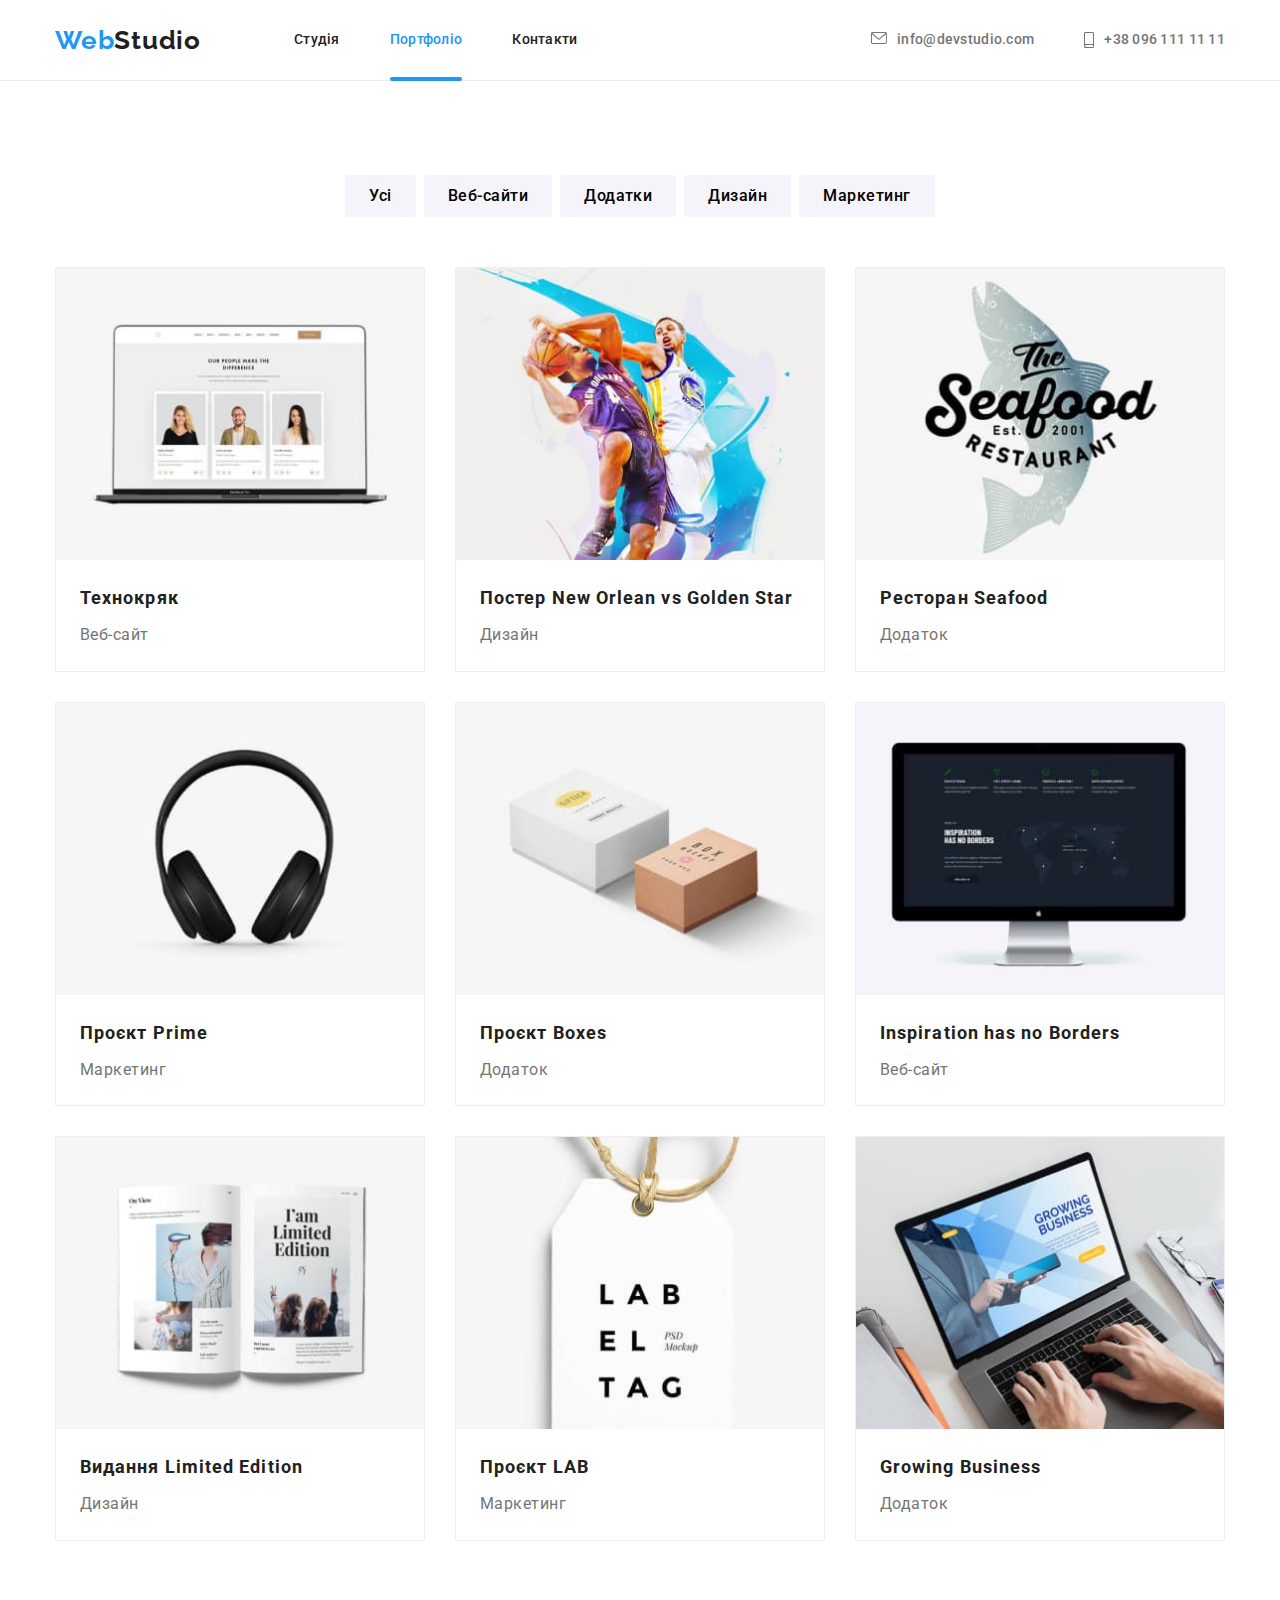
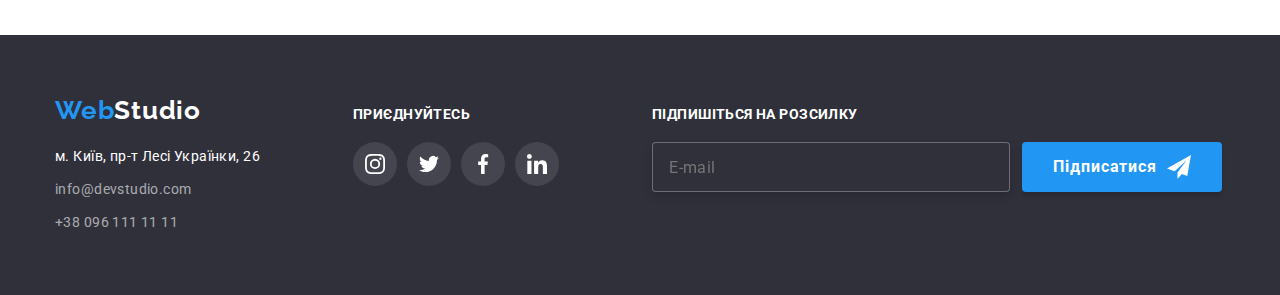
==== portfolio.html @ 6cdb3ea4 "clone hw-06" ====
<!DOCTYPE html>
<html lang="uk">
  <head>
    <meta charset="UTF-8" />
    <meta http-equiv="X-UA-Compatible" content="IE=edge" />
    <meta name="viewport" content="width=device-width, initial-scale=1.0" />
    <title>Portfolio</title>
    <link rel="preconnect" href="https://fonts.googleapis.com" />
    <link rel="preconnect" href="https://fonts.gstatic.com" crossorigin />
    <link
      href="https://fonts.googleapis.com/css2?family=Raleway:wght@700&family=Roboto:wght@400;500;700;900&display=swap"
      rel="stylesheet"
    />
    <link
      rel="stylesheet"
      href="https://cdnjs.cloudflare.com/ajax/libs/modern-normalize/1.1.0/modern-normalize.min.css"
    />
    <link rel="stylesheet" href="./css/styles.css" />
  </head>
  <body>
    <header class="header">
      <div class="container main-nav">
        <a class="logo link" href="./index.html"
          >Web<span class="logo-header">Studio</span></a
        >
        <nav class="navigation">
          <ul class="nav-link list">
            <li class="item">
              <a class="item-link" href="./index.html">Студія</a>
            </li>
            <li class="item">
              <a class="item-link current" href="./portfolio.html">Портфоліо</a>
            </li>
            <li class="item">
              <a class="item-link" href="">Контакти</a>
            </li>
          </ul>
        </nav>
        <ul class="address-nav list">
          <li class="links">
            <a class="address-link" href="mailto:info@devstudio.com">
              <svg class="nav-icons" width="16" height="12">
                <use href="./images/icons.svg#icon-mail"></use>
              </svg>
              info@devstudio.com
            </a>
          </li>
          <li class="links">
            <a class="address-link" href="tel:+380961111111">
              <svg class="nav-icons" width="10" height="16">
                <use href="./images/icons.svg#icon-smartphone"></use>
              </svg>
              +38 096 111 11 11
            </a>
          </li>
        </ul>
      </div>
    </header>

    <main class="main-portfolio">
      <section class="nav-portfolio">
        <div class="container">
          <h1 class="visually-hidden">Навігація портфоліо</h1>
          <ul class="nav-buttons list">
            <li class="item">
              <button class="buttons-portfolio" type="button">Усі</button>
            </li>
            <li class="item">
              <button class="buttons-portfolio" type="button">Веб-сайти</button>
            </li>
            <li class="item">
              <button class="buttons-portfolio" type="button">Додатки</button>
            </li>
            <li class="item">
              <button class="buttons-portfolio" type="button">Дизайн</button>
            </li>
            <li class="item">
              <button class="buttons-portfolio" type="button">Маркетинг</button>
            </li>
          </ul>
        </div>
      </section>

      <section class="project-portfolio section">
        <div class="container">
          <ul class="flex-container list-project list">
            <li class="flex-element">
              <a class="link-portfolio link" href="">
                <div class="product-thumb">
                  <img
                    src="./images/portfolio/project1.jpg"
                    alt="project1"
                    width="370"
                    height="294"
                  />
                  <p class="product-text">
                    Ресурс пропонує комплексні пропозиції з різним рівнем
                    функціоналу та сервісів. Все це дозволить відвідувачу
                    отримати вичерпні відомості про компанію чи приватну особу.
                  </p>
                </div>
                <h2 class="header-project">Технокряк</h2>
                <p class="text-project">Веб-сайт</p>
              </a>
            </li>
            <li class="flex-element">
              <a class="link-portfolio link" href="">
                <div class="product-thumb">
                  <img
                    src="./images/portfolio/project2.jpg"
                    alt="project2"
                    width="370"
                    height="294"
                  />
                  <p class="product-text">
                    Ресурс пропонує комплексні пропозиції з різним рівнем
                    функціоналу та сервісів. Все це дозволить відвідувачу
                    отримати вичерпні відомості про компанію чи приватну особу.
                  </p>
                </div>
                <h2 class="header-project">Постер New Orlean vs Golden Star</h2>
                <p class="text-project">Дизайн</p>
              </a>
            </li>
            <li class="flex-element">
              <a class="link-portfolio link" href="">
                <div class="product-thumb">
                  <img
                    src="./images/portfolio/project3.jpg"
                    alt="project3"
                    width="370"
                    height="294"
                  />
                  <p class="product-text">
                    Ресурс пропонує комплексні пропозиції з різним рівнем
                    функціоналу та сервісів. Все це дозволить відвідувачу
                    отримати вичерпні відомості про компанію чи приватну особу.
                  </p>
                </div>
                <h2 class="header-project">Ресторан Seafood</h2>
                <p class="text-project">Додаток</p>
              </a>
            </li>
            <li class="flex-element">
              <a class="link-portfolio link" href="">
                <div class="product-thumb">
                  <img
                    src="./images/portfolio/project4.jpg"
                    alt="project4"
                    width="370"
                    height="294"
                  />
                  <p class="product-text">
                    Ресурс пропонує комплексні пропозиції з різним рівнем
                    функціоналу та сервісів. Все це дозволить відвідувачу
                    отримати вичерпні відомості про компанію чи приватну особу.
                  </p>
                </div>
                <h2 class="header-project">Проєкт Prime</h2>
                <p class="text-project">Маркетинг</p>
              </a>
            </li>
            <li class="flex-element">
              <a class="link-portfolio link" href="">
                <div class="product-thumb">
                  <img
                    src="./images/portfolio/project5.jpg"
                    alt="project5"
                    width="370"
                    height="294"
                  />
                  <p class="product-text">
                    Ресурс пропонує комплексні пропозиції з різним рівнем
                    функціоналу та сервісів. Все це дозволить відвідувачу
                    отримати вичерпні відомості про компанію чи приватну особу.
                  </p>
                </div>
                <h2 class="header-project">Проєкт Boxes</h2>
                <p class="text-project">Додаток</p>
              </a>
            </li>
            <li class="flex-element">
              <a class="link-portfolio link" href="">
                <div class="product-thumb">
                  <img
                    src="./images/portfolio/project6.jpg"
                    alt="project6"
                    width="370"
                    height="294"
                  />
                  <p class="product-text">
                    Ресурс пропонує комплексні пропозиції з різним рівнем
                    функціоналу та сервісів. Все це дозволить відвідувачу
                    отримати вичерпні відомості про компанію чи приватну особу.
                  </p>
                </div>
                <h2 class="header-project">Inspiration has no Borders</h2>
                <p class="text-project">Веб-сайт</p>
              </a>
            </li>
            <li class="flex-element">
              <a class="link-portfolio link" href="">
                <div class="product-thumb">
                  <img
                    src="./images/portfolio/project7.jpg"
                    alt="project7"
                    width="370"
                    height="294"
                  />
                  <p class="product-text">
                    Ресурс пропонує комплексні пропозиції з різним рівнем
                    функціоналу та сервісів. Все це дозволить відвідувачу
                    отримати вичерпні відомості про компанію чи приватну особу.
                  </p>
                </div>
                <h2 class="header-project">Видання Limited Edition</h2>
                <p class="text-project">Дизайн</p>
              </a>
            </li>
            <li class="flex-element">
              <a class="link-portfolio link" href="">
                <div class="product-thumb">
                  <img
                    src="./images/portfolio/project8.jpg"
                    alt="project8"
                    width="370"
                    height="294"
                  />
                  <p class="product-text">
                    Ресурс пропонує комплексні пропозиції з різним рівнем
                    функціоналу та сервісів. Все це дозволить відвідувачу
                    отримати вичерпні відомості про компанію чи приватну особу.
                  </p>
                </div>
                <h2 class="header-project">Проєкт LAB</h2>
                <p class="text-project">Маркетинг</p>
              </a>
            </li>
            <li class="flex-element">
              <a class="link-portfolio link" href="">
                <div class="product-thumb">
                  <img
                    src="./images/portfolio/project9.jpg"
                    alt="project9"
                    width="370"
                    height="294"
                  />
                  <p class="product-text">
                    Ресурс пропонує комплексні пропозиції з різним рівнем
                    функціоналу та сервісів. Все це дозволить відвідувачу
                    отримати вичерпні відомості про компанію чи приватну особу.
                  </p>
                </div>
                <h2 class="header-project">Growing Business</h2>
                <p class="text-project">Додаток</p>
              </a>
            </li>
          </ul>
        </div>
      </section>
    </main>

    <footer class="footer">
      <div class="container">
        <div class="firstline">
          <a class="logo link" href="./index.html"
            >Web<span class="logo-footer">Studio</span></a
          >

          <address>
            <ul class="address list">
              <li>
                <a
                  class="map link"
                  href="https://goo.gl/maps/NC1zKb1JeW3Aia6b8"
                  target="_blank"
                  rel="noreferrer noopener"
                  >м. Київ, пр-т Лесі Українки, 26</a
                >
              </li>
              <li class="item">
                <a class="mail-footer link" href="mailto:info@devstudio.com"
                  >info@devstudio.com</a
                >
              </li>
              <li>
                <a class="tel-footer link" href="tel:+380961111111"
                  >+38 096 111 11 11</a
                >
              </li>
            </ul>
          </address>
        </div>

        <div class="secondline">
          <h3 class="title">приєднуйтесь</h3>
          <ul class="join-lists list">
            <li class="join-li">
              <a class="join-links" href="#">
                <svg class="join-icons" width="20" height="20">
                  <use href="./images/icons.svg#icon-instagram"></use>
                </svg>
              </a>
            </li>
            <li class="join-li">
              <a class="join-links" href="#">
                <svg class="join-icons" width="20" height="20">
                  <use href="./images/icons.svg#icon-twitter"></use>
                </svg>
              </a>
            </li>
            <li class="join-li">
              <a class="join-links" href="#">
                <svg class="join-icons" width="20" height="20">
                  <use href="./images/icons.svg#icon-facebook"></use>
                </svg>
              </a>
            </li>
            <li class="join-li">
              <a class="join-links" href="#">
                <svg class="join-icons" width="20" height="20">
                  <use href="./images/icons.svg#icon-linkedin"></use>
                </svg>
              </a>
            </li>
          </ul>
        </div>

        <div class="thirdline">
          <h3 class="title">Підпишіться на розсилку</h3>
          <form name="form-subscribe" class="form-subscribe">
            <label class="subscribe-label">
              <input
                name="subscribe-email"
                type="email"
                placeholder="E-mail"
                class="subscribe-input"
              />
              <button type="submit" class="subscribe-button">
                Підписатися
                <svg class="subscribe-icon" width="24" height="24">
                  <use href="./images/icons.svg#icon-telegram"></use>
                </svg>
              </button>
            </label>
          </form>
        </div>
      </div>
    </footer>
  </body>
</html>
---- css/styles.css ----
:root {
  --primary-text-color: #757575;
  --secondary-text-color: #212121;
  --accent-color: #2196f3;
  --primary-bg-color: #2f303a;
  --clients-icon-color: #afb1b8;
}
/* цвет основного текста #757575; */
/* вторичный цвет текста #212121; */
/* белый цвет #FFFFFF; */
/* акцент background: #2196F3; */
/* цвет фона background: #2F303A; */
/* цвет фона background: #F5F5F5; */
/* transparent - безцветная */

body {
  color: var(--primary-text-color);
  font-family: "Roboto", sans-serif;
}

h1,
h2,
h3,
p {
  margin-top: 0;
  margin-bottom: 0;
}

img {
  display: block;
  width: 100%;
  height: auto;
}

.visually-hidden {
  position: absolute;
  white-space: nowrap;
  width: 1px;
  height: 1px;
  overflow: hidden;
  border: 0;
  padding: 0;
  clip: rect(0 0 0 0);
  clip-path: inset(50%);
  margin: -1px;
}

/*  class container может оборачивать как всю страницу так и секции и div */
.container {
  width: 1200px;
  padding-left: 15px;
  padding-right: 15px;
  margin-left: auto;
  margin-right: auto;
}

/* если ширина контейнера увеличиться, ширина элемента подстроиться авто */
/* .flex-element {
  width: calc((100% - 60px) / 3);
  margin-right: 30px;
  margin-bottom: 30px;
} */

/* Если есть фон - этот вариант
.flex-element {
  width: 370px;
  margin-right: 30px;
  margin-bottom: 30px;
} */

/* .flex-element:nth-child(3n) {
  margin-right: 0;
}

.flex-element:nth-last-child(-n + 3){
  margin-bottom: 0;
} */

.section {
  padding-top: 0;
  padding-bottom: 94px;
}

/* убирает точки в списке - list-style, margin padding - убирают отступы по умолчанию у браузера  */
.list {
  margin: 0;
  padding: 0;
  list-style: none;
}

/* убирает подчеркивание ссылки text-decoration: none */
/* text-decoration: none | underline | line-through | overline */

.link {
  text-decoration: none;
}

/* Header */

.header {
  border-bottom: 1px solid #ececec;
  margin-left: auto;
  margin-right: auto;
}

.main-nav {
  display: flex;
  align-items: center;
}

/* стиль лого WebStudio */
.logo {
  font-family: "Raleway", cursive;
  font-weight: 700;
  font-size: 26px;
  line-height: 1.19;
  letter-spacing: 0.03em;
  color: var(--accent-color);
}

.logo-header {
  color: #212121;
}
.logo-footer {
  color: #ffffff;
}

/* навигация header */
.navigation {
  font-weight: 500;
  font-size: 14px;
  line-height: 1.14;
  letter-spacing: 0.02em;
  color: var(--secondary-text-color);
}

.nav-link {
  display: flex;
  margin-left: 93px;
}

/* Вариант 1 */
/* .nav-link .item {
  margin-right: 50px;
}

.nav-link .item:last-child {
  margin-right: 0;
} */

/* Вариант 2 */
.nav-link .item:not(:last-child) {
  margin-right: 50px;
}

.item-link {
  position: relative;
  text-decoration: none;
  font-weight: 500;
  line-height: 1.14;
  letter-spacing: 0.02em;
  display: block;
  padding-top: 32px;
  padding-bottom: 32px;

  color: var(--secondary-text-color);
  transition: color 250ms cubic-bezier(0.4, 0, 0.2, 1);
}

.item-link:hover,
.item-link:focus {
  color: var(--accent-color);
}

.item-link.current {
  color: var(--accent-color);
}

.item-link.current::after {
  content: "";
  position: absolute;
  bottom: -1px;
  left: 0;
  width: 100%;
  height: 4px;
  background-color: var(--accent-color);
  border-radius: 2px;
}

.address-nav {
  display: flex;
  margin-left: auto;
  align-items: center;
}

.address-nav .links {
  display: flex;
  align-items: center;
}

.address-nav .links:not(:last-child) {
  margin-right: 50px;
}

.header .address-link {
  display: flex;
  font-weight: 500;
  font-size: 14px;
  line-height: 1.14;
  letter-spacing: 0.02em;
  color: var(--primary-text-color);
  text-decoration: none;
  list-style: none;
  padding-top: 32px;
  padding-bottom: 32px;

  transition: color 250ms cubic-bezier(0.4, 0, 0.2, 1);
}

.header .address-link:hover,
.header .address-link:focus {
  color: var(--accent-color);
}

.address-link:hover .nav-icons,
.address-link:focus .nav-icons {
  fill: var(--accent-color);
}

.nav-icons {
  margin-right: 10px;
  fill: var(--primary-text-color);
}

/* Main 1pg*/

/* Hero */
.hero {
  text-align: center;
  padding-top: 200px;
  padding-bottom: 280px;
  padding-left: 452px;
  padding-right: 452px;

  /* background: var(--primary-bg-color); */
}

.overlay {
  max-width: 1600px;
  height: 600px;
  margin-left: auto;
  margin-right: auto;
  text-align: center;
  background-image: linear-gradient(
      to right,
      rgba(47, 48, 58, 0.4),
      rgba(47, 48, 58, 0.4)
    ),
    url("../images/hero-img.jpg");
  background-color: #c4c4c4;
  background-repeat: no-repeat;
  background-position: center;
  background-size: cover;
}

.hero-title {
  margin-top: 0;
  margin-bottom: 30px;

  font-weight: 900;
  font-size: 44px;
  line-height: 1.36;
  letter-spacing: 0.06em;
  text-transform: uppercase;
  color: #ffffff;
}

.button-hero {
  display: inline-block;
  padding: 10px 32px;

  font-weight: 700;
  font-size: 16px;
  line-height: 1.88;

  text-align: center;
  letter-spacing: 0.06em;
  color: #ffffff;
  background: var(--accent-color);
  box-shadow: 0px 4px 4px rgba(0, 0, 0, 0.15);
  border-radius: 4px;
  border-color: transparent;
  cursor: pointer;
}

.button-hero:active {
  background: #188ce8;
}

.features {
  padding-top: 94px;
  margin-left: auto;
  margin-right: auto;
}

.features-title {
  display: flex;
}

.features-title .item {
  width: 270px;
  margin-right: 30px;
}

.features-title .item::before {
  display: block;
  content: "";
  height: 120px;
  background-repeat: no-repeat;
  background-size: 70px 70px;
  background-position: center;
  background-color: #f5f4fa;
  border-radius: 4px;
  margin-bottom: 30px;
}

.icon-antenna::before {
  background-image: url(../images/antenna.svg);
}

.icon-clock::before {
  background-image: url(../images/clock.svg);
}

.icon-diagram::before {
  background-image: url(../images/diagram.svg);
}

.icon-astronaut::before {
  background-image: url(../images/astronaut.svg);
}

.features-title .item:nth-child(4n) {
  margin-right: 0;
}

.features .features-title {
  font-size: 14px;
  line-height: 1.71;
  letter-spacing: 0.03em;
  color: var(--primary-text-color);
}

.features-title .features-header {
  font-weight: 700;
  font-size: 14px;
  line-height: 1.14;
  letter-spacing: 0.03em;
  text-transform: uppercase;
  color: var(--secondary-text-color);

  margin-bottom: 10px;
}

.about {
  margin-left: auto;
  margin-right: auto;
}

.about .about-header {
  font-weight: 700;
  font-size: 36px;
  line-height: 1.17;
  text-align: center;
  letter-spacing: 0.03em;
  color: var(--secondary-text-color);

  margin-bottom: 50px;
}

.about-content {
  display: flex;
}

.about-content .item {
  margin-right: 30px;
}

.about-content .item:nth-child(3n) {
  margin-right: 0;
}

.about-thumb {
  position: relative;
}

.about-thumb .text-thumb {
  position: absolute;
  left: 0;
  bottom: 0;
  width: 100%;
  height: 70px;

  display: flex;
  justify-content: center;
  align-items: center;

  font-weight: 700;
  font-size: 14px;
  line-height: 1.14;
  /* text-align: center; */
  letter-spacing: 0.03em;
  text-transform: uppercase;
  background: rgba(47, 48, 58, 0.8);
  color: #ffffff;
}

.team {
  background: #f5f4fa;
  margin-left: auto;
  margin-right: auto;
}

.team .team-header {
  font-weight: 700;
  font-size: 36px;
  line-height: 1.17;
  text-align: center;
  letter-spacing: 0.03em;
  color: var(--secondary-text-color);

  padding-top: 94px;
  margin-bottom: 50px;
}

.list-team {
  display: flex;

  font-size: 16px;
  line-height: 1.9;
  letter-spacing: 0.03em;
  color: var(--primary-text-color);

  text-align: center;
}

.list-team .item {
  margin-right: 30px;
  margin-left: 0;

  background: #ffffff;
  box-shadow: 0px 1px 3px rgba(0, 0, 0, 0.12), 0px 1px 1px rgba(0, 0, 0, 0.14),
    0px 2px 1px rgba(0, 0, 0, 0.2);
  border-radius: 0px 0px 4px 4px;
}

.list-team .item:nth-child(4n) {
  margin-right: 0;
}

.list-team .team-member {
  font-weight: 500;
  font-size: 16px;
  line-height: 1.9;
  letter-spacing: 0.03em;
  color: var(--secondary-text-color);

  margin-top: 30px;
  margin-bottom: 10px;
}

.team-text {
  margin-bottom: 16px;
}

.social-icons {
  display: flex;
  justify-content: center;
  padding-bottom: 30px;
}

.social-icons .item-icon {
  width: 44px;
  height: 44px;
  margin-right: 10px;
  background-color: #ffffff;
  border-radius: 50%;

  transition: background-color 250ms cubic-bezier(0.4, 0, 0.2, 1);
}

.social-icons .item-icon:hover {
  background-color: var(--accent-color);
}

.social-icons .social-link {
  display: flex;
  align-items: center;
  justify-content: center;
  width: 100%;
  height: 100%;
}

.social-link:hover .social-icon {
  fill: #ffffff;
}

.social-icon {
  width: 20px;
  height: 20px;
  fill: var(--clients-icon-color);
}

.social-icons .item:last-child {
  margin-right: 0;
}

/* Наши клиенты */

.clients {
  margin-left: auto;
  margin-right: auto;
}

.clients-header {
  font-weight: 700;
  font-size: 36px;
  line-height: 1.17;
  text-align: center;
  letter-spacing: 0.03em;
  color: var(--secondary-text-color);

  padding-top: 94px;
  margin-bottom: 50px;
}

.list-clients {
  display: flex;
  text-align: center;
  justify-content: center;
}

.list-clients .item {
  display: block;

  margin-right: 30px;
}

/* .list-clients .item:hover {
  fill: var(--accent-color);
} */

.list-clients .item:nth-child(6n) {
  margin-right: 0px;
}

.clients-icon {
  width: 106px;
  height: 60px;
  text-align: center;
  fill: var(--clients-icon-color);

  transition: fill 250ms cubic-bezier(0.4, 0, 0.2, 1);
}

.list-clients .link {
  display: block;
  width: 170px;
  height: 92px;
  border: 1px solid var(--clients-icon-color);
  border-radius: 4px;
  padding: 16px 32px;

  transition: border 250ms cubic-bezier(0.4, 0, 0.2, 1);
}

.list-clients .link:hover {
  border: 1px solid var(--accent-color);
}

.list-clients .link:hover .clients-icon {
  fill: var(--accent-color);
}

/* Footer */
.footer {
  background: var(--primary-bg-color);

  padding-top: 60px;
  padding-bottom: 60px;
  margin-left: auto;
  margin-right: auto;
}

.address {
  margin-top: 20px;
}

.address .item {
  margin-top: 9px;
  margin-bottom: 9px;
}

.map {
  font-style: normal;
  font-size: 14px;
  line-height: 1.71;
  letter-spacing: 0.03em;
  color: #ffffff;
}

.map:hover,
.map:focus {
  color: #ffffff;
}

.mail-footer {
  font-style: normal;
  font-size: 14px;
  line-height: 1.71;
  letter-spacing: 0.03em;
  color: rgba(255, 255, 255, 0.6);

  transition: color 250ms cubic-bezier(0.4, 0, 0.2, 1);
}

.mail-footer:hover,
.mail-footer:focus {
  color: var(--accent-color);
}

.tel-footer {
  font-style: normal;
  font-size: 14px;
  line-height: 1.71;
  letter-spacing: 0.03em;
  color: rgba(255, 255, 255, 0.6);

  transition: color 250ms cubic-bezier(0.4, 0, 0.2, 1);
}

.tel-footer:hover,
.tel-footer:focus {
  color: var(--accent-color);
}

.footer .container {
  display: flex;
}

.secondline {
  display: block;
  margin-left: 93px;
  margin-top: 0;
  padding-top: 12px;
}

.secondline .title {
  display: flex;
  font-size: 14px;
  line-height: 1.14;
  letter-spacing: 0.03em;
  text-transform: uppercase;
  color: #ffffff;
  margin-bottom: 20px;
}

.join-lists {
  display: flex;
}

.join-li:not(:last-child) {
  margin-right: 10px;
}

.join-links {
  display: flex;
  width: 44px;
  height: 44px;
  border-radius: 50px;
  padding: 12px;
  background-color: rgba(255, 255, 255, 0.1);

  transition: background-color 250ms cubic-bezier(0.4, 0, 0.2, 1);
}

.join-links:hover,
.join-links:focus {
  background-color: var(--accent-color);
}

.join-icons {
  fill: #ffffff;
}

.thirdline {
  display: block;
  margin-left: 93px;
  padding-top: 12px;
}

.thirdline .title {
  display: flex;
  font-size: 14px;
  line-height: 1.14;
  letter-spacing: 0.03em;
  text-transform: uppercase;
  color: #ffffff;
  margin-bottom: 20px;
}

.form-subscribe {
}

.subscribe-label {
  display: flex;
  align-items: center;
}

.subscribe-input {
  display: flex;
  align-items: center;
  font-size: 16px;
  width: 358px;
  height: 50px;
  padding: 15px 16px;
  margin-right: 12px;
  line-height: 1.25;
  letter-spacing: 0.03em;

  border: 1px solid rgba(255, 255, 255, 0.3);
  filter: drop-shadow(0px 4px 4px rgba(0, 0, 0, 0.15));
  border-radius: 4px;
  outline: none;

  background-color: var(--primary-bg-color);
  color: rgba(255, 255, 255, 0.6);
}

.subscribe-button {
  display: flex;
  justify-content: center;
  align-items: center;
  width: 200px;
  height: 50px;
  padding: 0;
  border: 0;

  font-weight: 700;
  font-size: 16px;
  line-height: 1.88;
  letter-spacing: 0.06em;
  color: #ffffff;
  background-color: var(--accent-color);
  box-shadow: 0px 4px 4px rgba(0, 0, 0, 0.15);
  border-radius: 4px;
  cursor: pointer;
}

.subscribe-icon {
  fill: #fff;
  margin-left: 10px;
}

/* Portfolio */

/* Main */

.main-portfolio {
  padding-top: 94px;
}

.nav-portfolio {
  /* display: flex; */
  /* align-items: center; */
}

.nav-buttons {
  display: flex;
  text-align: center;
  justify-content: center;
  margin-bottom: 50px;
  cursor: pointer;
}

.nav-buttons .item:not(:last-child) {
  margin-right: 8px;
}

.buttons-portfolio {
  font-weight: 500;
  font-style: normal;
  font-size: 16px;
  line-height: 1.63;
  text-align: center;
  letter-spacing: 0.03em;
  background-color: #f5f4fa;

  padding: 6px 22px;
  border-radius: 4px;
  border-color: transparent;

  transition: background-color 250ms cubic-bezier(0.4, 0, 0.2, 1);
  cursor: pointer;
}

.buttons-portfolio:hover,
.buttons-portfolio:focus {
  color: #ffffff;
  background-color: var(--accent-color);
  box-shadow: 0px 3px 1px rgba(0, 0, 0, 0.1), 0px 1px 2px rgba(0, 0, 0, 0.08),
    0px 2px 2px rgba(0, 0, 0, 0.12);
}

.project-portfolio {
}

.flex-container {
  display: flex;
  flex-wrap: wrap;
  margin: -15px;
}

.flex-element {
  width: 370px;
  margin: 15px;

  background: #ffffff;
  border: 1px solid #eeeeee;
}

.link-portfolio {
  display: block;
  font-size: 16px;
  line-height: 1.88;
  letter-spacing: 0.03em;
  color: var(--primary-text-color);
}

.link-portfolio:hover,
.link-portfolio:focus {
  box-shadow: 0px 1px 1px rgba(0, 0, 0, 0.12), 0px 4px 4px rgba(0, 0, 0, 0.06),
    1px 4px 6px rgba(0, 0, 0, 0.16);
}

.link-portfolio:hover .product-text,
.link-portfolio:focus .product-text {
  transform: translateY(0%);
  opacity: 1;
}

.product-text {
  position: absolute;
  width: 100%;
  height: 100%;
  top: 0;
  left: 0;

  display: inline-block;
  font-size: 18px;
  line-height: 1.6;
  letter-spacing: 0.03em;
  padding: 63px 24px;
  color: #ffffff;
  background-color: rgba(33, 150, 243, 0.9);

  transform: translateY(100%);
  opacity: 0;
  /* transition: transform 250ms cubic-bezier(0.4, 0, 0.2, 1) 0ms,
    opacity 250ms cubic-bezier(0.4, 0, 0.2, 1) 0ms; */

  /* Параметры перехода */
  transition-property: transform, opacity;
  transition-duration: 250ms, 250ms;
  transition-timing-function: cubic-bezier(0.4, 0, 0.2, 1),
    cubic-bezier(0.4, 0, 0.2, 1);
  transition-delay: 0ms, 0ms;
}

.product-thumb {
  position: relative;
  overflow: hidden;
}

.product-thumb::before {
  content: "";
  position: absolute;
  width: 100%;
  height: 100%;

  display: inline-block;

  opacity: 0;
}

.header-project {
  font-weight: 700;
  font-size: 18px;
  line-height: 2;
  letter-spacing: 0.06em;
  color: var(--secondary-text-color);

  margin-top: 20px;
  margin-bottom: 0px;
  padding-left: 24px;
}

.text-project {
  margin-top: 4px;
  padding-bottom: 20px;
  padding-left: 24px;
}

.backdrop {
  position: fixed;
  top: 0;
  left: 0;
  width: 100%;
  height: 100%;

  background-color: rgba(0, 0, 0, 0.2);
  opacity: 1;
  transition: opacity;
  transition-duration: 250ms;
  transition-timing-function: cubic-bezier(0.4, 0, 0.2, 1);
  transition-delay: 0ms;
}

.backdrop.is-hidden {
  opacity: 0;
  pointer-events: none;
}

.backdrop.is-hidden .modal {
  transform: translate(-50%, -50%) scale(0.7);
}

.modal {
  position: absolute;
  top: 50%;
  left: 50%;

  width: 528px;

  background-color: #ffffff;
  box-shadow: 0px 1px 3px rgba(0, 0, 0, 0.12), 0px 1px 1px rgba(0, 0, 0, 0.14),
    0px 2px 1px rgba(0, 0, 0, 0.2);
  border-radius: 4px;

  transform: translate(-50%, -50%) scale(1);
  transition: transform 250ms cubic-bezier(0.4, 0, 0.2, 1) 0ms;

  /* transition-property: transform, opacity;
  transition-duration: 250ms, 250ms;
  transition-timing-function: cubic-bezier(0.4, 0, 0.2, 1),
    cubic-bezier(0.4, 0, 0.2, 1);
  transition-delay: 0ms, 0ms; */
}

.modal-button-close {
  display: inline-block;
  position: absolute;

  right: 8px;
  top: 8px;
  padding: 5px;

  width: 30px;
  height: 30px;

  border-radius: 50%;
  border: 1px solid rgba(0, 0, 0, 0.1);
  background: #ffffff;
  cursor: pointer;
}

.icon-close {
  fill: #000000;
  transition: fill 250ms cubic-bezier(0.4, 0, 0.2, 1) 0ms;
}

.modal-button-close:hover .icon-close {
  fill: var(--accent-color);
}

.modal-form {
  /* position: absolute; */

  width: 100%;
  height: 100%;
  padding: 40px;
}

.form-title {
  font-weight: 700;
  font-size: 20px;
  line-height: 1.15;
  text-align: center;
  letter-spacing: 0.03em;

  margin-bottom: 12px;

  color: var(--secondary-text-color);
}

.form-field {
  position: relative;
}

/* .form-field:focus-within .icon {
  background-color: var(--accent-color);
} */

.modal-label {
  display: inline-block;
  margin-bottom: 4px;
  width: 100%;

  font-size: 12px;
  line-height: 1.17;
  letter-spacing: 0.01em;
  color: var(--primary-text-color);
}

.modal-input {
  display: flex;
  /* justify-content: center; */

  font-size: 12px;
  line-height: 1.17;
  letter-spacing: 0.01em;
  color: var(--primary-text-color);

  width: 100%;
  height: 40px;
  padding: 12px 12px 12px 42px;
  margin-bottom: 10px;

  border: 1px solid rgba(33, 33, 33, 0.2);
  border-radius: 4px;
  transition: border 250ms cubic-bezier(0.4, 0, 0.2, 1) 0ms;
}

.modal-input:focus {
  border: 1px solid var(--accent-color);
  outline: none;
}

.modal-input:focus + .icon {
  fill: var(--accent-color);
}

.icon {
  position: absolute;
  bottom: 11px;
  left: 12px;

  display: inline-block;
  width: 18px;
  height: 18px;

  color: var(--secondary-text-color);
  transition: fill 250ms cubic-bezier(0.4, 0, 0.2, 1) 0ms;
}

.modal-textarea {
  width: 100%;
  height: 120px;
  resize: none;
  padding: 12px 16px;
  margin-bottom: 20px;

  font-size: 12px;
  line-height: 1.17;
  letter-spacing: 0.01em;
  color: var(--primary-text-color);

  border: 1px solid rgba(33, 33, 33, 0.2);
  border-radius: 4px;
  transition: border 250ms cubic-bezier(0.4, 0, 0.2, 1) 0ms;
}

.modal-textarea:focus {
  border: 1px solid var(--accent-color);
  outline: none;
}

.modal-textarea::placeholder {
  color: rgba(117, 117, 117, 0.5);
}

.label-checkbox {
  display: flex;
  justify-content: center;
  align-items: center;
  margin-bottom: 30px;
  font-size: 14px;
  line-height: 1.71;
  letter-spacing: 0.03em;

  color: var(--primary-text-color);
}

.icon-checkbox {
  display: inline-block;
  width: 16px;
  height: 15px;
  margin-right: 7px;

  border-radius: 2px;
  border: 2px solid #212121;
}

.modal-checkbox:checked + .icon-checkbox {
  border-color: var(--accent-color);
  background-color: var(--accent-color);

  /* background-color: #fff;
  background-image: ;
  background-size: contain;
  background-origin: border-box; */
}

.modal-checkbox {
  position: absolute;
  white-space: nowrap;
  width: 1px;
  height: 1px;
  overflow: hidden;
  border: 0;
  padding: 0;
  clip: rect(0 0 0 0);
  clip-path: inset(50%);
  margin: -1px;

  /* -webkit-appearance: none;
  -moz-appearance: none;
  appearance: none; */
}

.link-checkbox {
  margin-left: 5px;
  color: var(--accent-color);
}

.modal-button {
  display: flex;
  justify-content: center;
  align-items: center;
  width: 200px;
  height: 50px;
  margin-left: auto;
  margin-right: auto;
  padding: 0;
  border: 0;

  font-weight: 700;
  font-size: 16px;
  line-height: 1.88;
  letter-spacing: 0.06em;
  color: #ffffff;
  background-color: var(--accent-color);
  box-shadow: 0px 4px 4px rgba(0, 0, 0, 0.15);
  border-radius: 4px;
  cursor: pointer;
}

.modal-button:active {
  background-color: #188ce8;
}
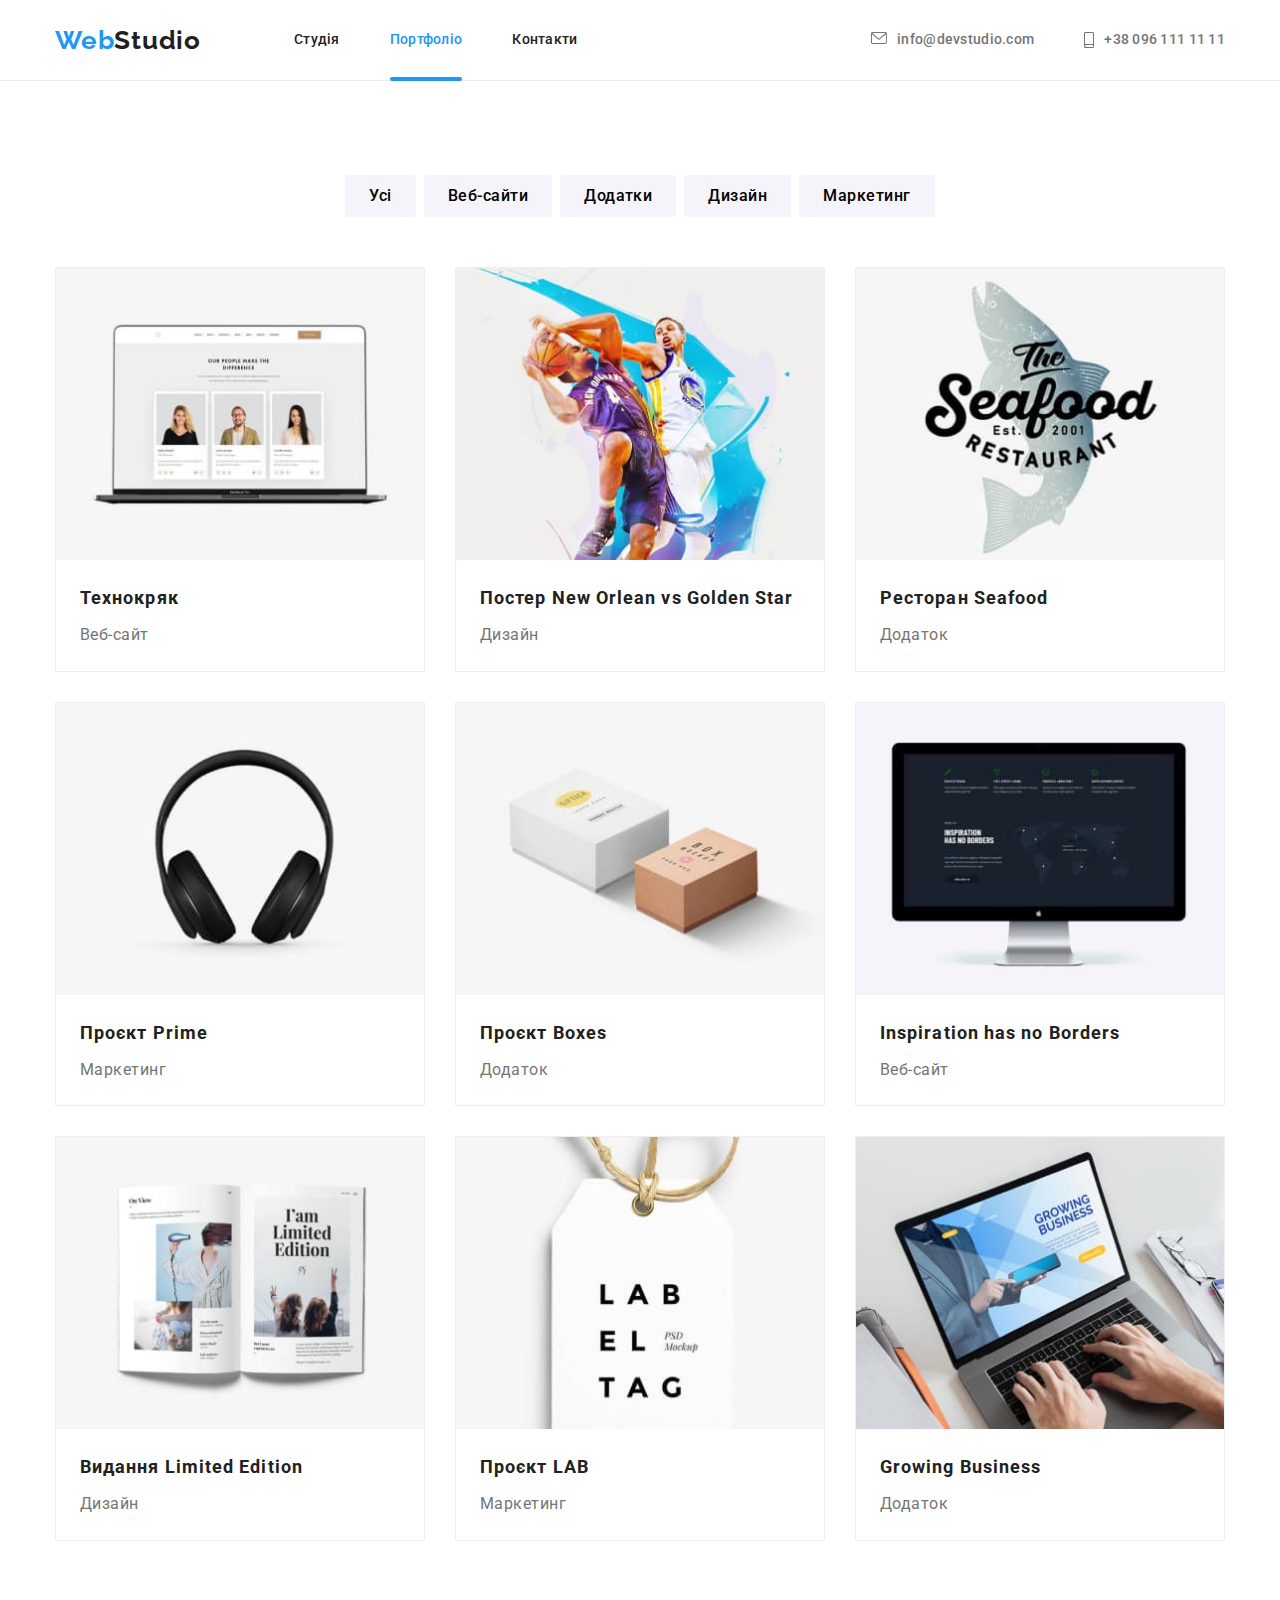
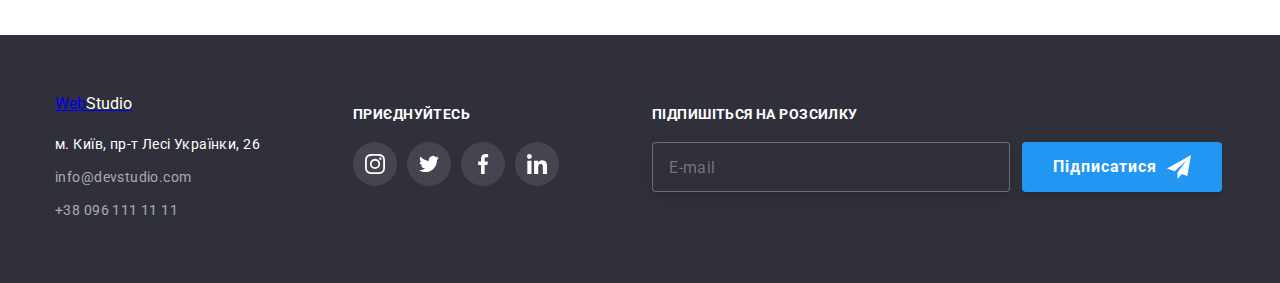
==== commit fd997533: "BEM-1pg-4sections" ====
--- a/portfolio.html
+++ b/portfolio.html
@@ -19,41 +19,46 @@
   </head>
   <body>
     <header class="header">
-      <div class="container main-nav">
-        <a class="logo link" href="./index.html"
-          >Web<span class="logo-header">Studio</span></a
-        >
-        <nav class="navigation">
-          <ul class="nav-link list">
-            <li class="item">
-              <a class="item-link" href="./index.html">Студія</a>
-            </li>
-            <li class="item">
-              <a class="item-link current" href="./portfolio.html">Портфоліо</a>
-            </li>
-            <li class="item">
-              <a class="item-link" href="">Контакти</a>
+      <div class="container">
+        <div class="header-flex">
+          <a class="header-flex__link-logo" href="./index.html"
+            >Web<span class="header-flex__span-logo">Studio</span></a
+          >
+          <nav class="navigation">
+            <ul class="navigation-list list">
+              <li class="navigation-list__item">
+                <a class="navigation-list__link" href="./index.html">Студія</a>
+              </li>
+              <li class="navigation-list__item">
+                <a class="navigation-list__link current" href="./portfolio.html"
+                  >Портфоліо</a
+                >
+              </li>
+              <li class="navigation-list__item">
+                <a class="navigation-list__link" href="">Контакти</a>
+              </li>
+            </ul>
+          </nav>
+
+          <ul class="address-nav list">
+            <li class="address-nav__item">
+              <a class="address-nav__link" href="mailto:info@devstudio.com">
+                <svg class="address-nav__icon" width="16" height="12">
+                  <use href="./images/icons.svg#icon-mail"></use>
+                </svg>
+                info@devstudio.com
+              </a>
+            </li>
+            <li class="address-nav__item">
+              <a class="address-nav__link" href="tel:+380961111111">
+                <svg class="address-nav__icon" width="10" height="16">
+                  <use href="./images/icons.svg#icon-smartphone"></use>
+                </svg>
+                +38 096 111 11 11
+              </a>
             </li>
           </ul>
-        </nav>
-        <ul class="address-nav list">
-          <li class="links">
-            <a class="address-link" href="mailto:info@devstudio.com">
-              <svg class="nav-icons" width="16" height="12">
-                <use href="./images/icons.svg#icon-mail"></use>
-              </svg>
-              info@devstudio.com
-            </a>
-          </li>
-          <li class="links">
-            <a class="address-link" href="tel:+380961111111">
-              <svg class="nav-icons" width="10" height="16">
-                <use href="./images/icons.svg#icon-smartphone"></use>
-              </svg>
-              +38 096 111 11 11
-            </a>
-          </li>
-        </ul>
+        </div>
       </div>
     </header>
 
@@ -85,7 +90,7 @@
         <div class="container">
           <ul class="flex-container list-project list">
             <li class="flex-element">
-              <a class="link-portfolio link" href="">
+              <a class="link-portfolio" href="">
                 <div class="product-thumb">
                   <img
                     src="./images/portfolio/project1.jpg"
@@ -104,7 +109,7 @@
               </a>
             </li>
             <li class="flex-element">
-              <a class="link-portfolio link" href="">
+              <a class="link-portfolio" href="">
                 <div class="product-thumb">
                   <img
                     src="./images/portfolio/project2.jpg"
@@ -123,7 +128,7 @@
               </a>
             </li>
             <li class="flex-element">
-              <a class="link-portfolio link" href="">
+              <a class="link-portfolio" href="">
                 <div class="product-thumb">
                   <img
                     src="./images/portfolio/project3.jpg"
@@ -142,7 +147,7 @@
               </a>
             </li>
             <li class="flex-element">
-              <a class="link-portfolio link" href="">
+              <a class="link-portfolio" href="">
                 <div class="product-thumb">
                   <img
                     src="./images/portfolio/project4.jpg"
@@ -161,7 +166,7 @@
               </a>
             </li>
             <li class="flex-element">
-              <a class="link-portfolio link" href="">
+              <a class="link-portfolio" href="">
                 <div class="product-thumb">
                   <img
                     src="./images/portfolio/project5.jpg"
@@ -180,7 +185,7 @@
               </a>
             </li>
             <li class="flex-element">
-              <a class="link-portfolio link" href="">
+              <a class="link-portfolio" href="">
                 <div class="product-thumb">
                   <img
                     src="./images/portfolio/project6.jpg"
@@ -199,7 +204,7 @@
               </a>
             </li>
             <li class="flex-element">
-              <a class="link-portfolio link" href="">
+              <a class="link-portfolio" href="">
                 <div class="product-thumb">
                   <img
                     src="./images/portfolio/project7.jpg"
@@ -218,7 +223,7 @@
               </a>
             </li>
             <li class="flex-element">
-              <a class="link-portfolio link" href="">
+              <a class="link-portfolio" href="">
                 <div class="product-thumb">
                   <img
                     src="./images/portfolio/project8.jpg"
@@ -237,7 +242,7 @@
               </a>
             </li>
             <li class="flex-element">
-              <a class="link-portfolio link" href="">
+              <a class="link-portfolio" href="">
                 <div class="product-thumb">
                   <img
                     src="./images/portfolio/project9.jpg"
@@ -263,7 +268,7 @@
     <footer class="footer">
       <div class="container">
         <div class="firstline">
-          <a class="logo link" href="./index.html"
+          <a class="logo" href="./index.html"
             >Web<span class="logo-footer">Studio</span></a
           >
 
@@ -271,7 +276,7 @@
             <ul class="address list">
               <li>
                 <a
-                  class="map link"
+                  class="map"
                   href="https://goo.gl/maps/NC1zKb1JeW3Aia6b8"
                   target="_blank"
                   rel="noreferrer noopener"
@@ -279,12 +284,12 @@
                 >
               </li>
               <li class="item">
-                <a class="mail-footer link" href="mailto:info@devstudio.com"
+                <a class="mail-footer" href="mailto:info@devstudio.com"
                   >info@devstudio.com</a
                 >
               </li>
               <li>
-                <a class="tel-footer link" href="tel:+380961111111"
+                <a class="tel-footer" href="tel:+380961111111"
                   >+38 096 111 11 11</a
                 >
               </li>
--- a/css/styles.css
+++ b/css/styles.css
@@ -91,10 +91,6 @@
 /* убирает подчеркивание ссылки text-decoration: none */
 /* text-decoration: none | underline | line-through | overline */
 
-.link {
-  text-decoration: none;
-}
-
 /* Header */
 
 .header {
@@ -103,26 +99,24 @@
   margin-right: auto;
 }
 
-.main-nav {
+.header-flex {
   display: flex;
   align-items: center;
 }
 
 /* стиль лого WebStudio */
-.logo {
+.header-flex__link-logo {
   font-family: "Raleway", cursive;
   font-weight: 700;
   font-size: 26px;
   line-height: 1.19;
   letter-spacing: 0.03em;
+  text-decoration: none;
   color: var(--accent-color);
 }
 
-.logo-header {
+.header-flex__span-logo {
   color: #212121;
-}
-.logo-footer {
-  color: #ffffff;
 }
 
 /* навигация header */
@@ -134,11 +128,15 @@
   color: var(--secondary-text-color);
 }
 
-.nav-link {
+/* .nav-list {
   display: flex;
   margin-left: 93px;
-}
-
+} */
+
+.navigation-list {
+  display: flex;
+  margin-left: 93px;
+}
 /* Вариант 1 */
 /* .nav-link .item {
   margin-right: 50px;
@@ -149,11 +147,15 @@
 } */
 
 /* Вариант 2 */
-.nav-link .item:not(:last-child) {
+/* .nav-list .item:not(:last-child) {
   margin-right: 50px;
-}
-
-.item-link {
+} */
+
+.navigation-list__item:not(:last-child) {
+  margin-right: 50px;
+}
+
+/* .item-link {
   position: relative;
   text-decoration: none;
   font-weight: 500;
@@ -165,18 +167,35 @@
 
   color: var(--secondary-text-color);
   transition: color 250ms cubic-bezier(0.4, 0, 0.2, 1);
-}
-
-.item-link:hover,
+} */
+.navigation-list__link {
+  position: relative;
+  text-decoration: none;
+  font-weight: 500;
+  line-height: 1.14;
+  letter-spacing: 0.02em;
+  display: block;
+  padding-top: 32px;
+  padding-bottom: 32px;
+
+  color: var(--secondary-text-color);
+  transition: color 250ms cubic-bezier(0.4, 0, 0.2, 1);
+}
+
+/* .item-link:hover,
 .item-link:focus {
   color: var(--accent-color);
-}
-
-.item-link.current {
+} */
+.navigation-list__link:hover,
+.navigation-list__link:focus {
   color: var(--accent-color);
 }
 
-.item-link.current::after {
+.navigation-list__link.current {
+  color: var(--accent-color);
+}
+
+/* .item-link.current::after {
   content: "";
   position: absolute;
   bottom: -1px;
@@ -185,6 +204,16 @@
   height: 4px;
   background-color: var(--accent-color);
   border-radius: 2px;
+} */
+.navigation-list__link.current::after {
+  content: "";
+  position: absolute;
+  bottom: -1px;
+  left: 0;
+  width: 100%;
+  height: 4px;
+  background-color: var(--accent-color);
+  border-radius: 2px;
 }
 
 .address-nav {
@@ -193,16 +222,23 @@
   align-items: center;
 }
 
-.address-nav .links {
+/* .address-nav .links {
   display: flex;
   align-items: center;
-}
-
-.address-nav .links:not(:last-child) {
+} */
+.address-nav__item {
+  display: flex;
+  align-items: center;
+}
+
+/* .address-nav .links:not(:last-child) {
   margin-right: 50px;
-}
-
-.header .address-link {
+} */
+.address-nav__item:not(:last-child) {
+  margin-right: 50px;
+}
+
+/* .header .address-link {
   display: flex;
   font-weight: 500;
   font-size: 14px;
@@ -215,19 +251,46 @@
   padding-bottom: 32px;
 
   transition: color 250ms cubic-bezier(0.4, 0, 0.2, 1);
-}
-
-.header .address-link:hover,
+} */
+.address-nav__link {
+  display: flex;
+  font-weight: 500;
+  font-size: 14px;
+  line-height: 1.14;
+  letter-spacing: 0.02em;
+  color: var(--primary-text-color);
+  text-decoration: none;
+  list-style: none;
+  padding-top: 32px;
+  padding-bottom: 32px;
+
+  transition: color 250ms cubic-bezier(0.4, 0, 0.2, 1);
+}
+
+/* .header .address-link:hover,
 .header .address-link:focus {
   color: var(--accent-color);
-}
-
-.address-link:hover .nav-icons,
+} */
+.address-nav__link:hover,
+.address-nav__link:focus {
+  color: var(--accent-color);
+}
+
+/* .address-link:hover .nav-icons,
 .address-link:focus .nav-icons {
   fill: var(--accent-color);
-}
-
-.nav-icons {
+} */
+.address-nav__link:hover .address-nav__icon,
+.address-nav__link:focus .address-nav__icon {
+  fill: var(--accent-color);
+}
+
+/* .nav-icons {
+  margin-right: 10px;
+  fill: var(--primary-text-color);
+} */
+
+.address-nav__icon {
   margin-right: 10px;
   fill: var(--primary-text-color);
 }
@@ -263,7 +326,7 @@
   background-size: cover;
 }
 
-.hero-title {
+/* .hero-title {
   margin-top: 0;
   margin-bottom: 30px;
 
@@ -273,9 +336,21 @@
   letter-spacing: 0.06em;
   text-transform: uppercase;
   color: #ffffff;
-}
-
-.button-hero {
+} */
+
+.hero__title {
+  margin-top: 0;
+  margin-bottom: 30px;
+
+  font-weight: 900;
+  font-size: 44px;
+  line-height: 1.36;
+  letter-spacing: 0.06em;
+  text-transform: uppercase;
+  color: #ffffff;
+}
+
+/* .button-hero {
   display: inline-block;
   padding: 10px 32px;
 
@@ -291,9 +366,31 @@
   border-radius: 4px;
   border-color: transparent;
   cursor: pointer;
-}
-
-.button-hero:active {
+} */
+
+.hero__button {
+  display: inline-block;
+  padding: 10px 32px;
+
+  font-weight: 700;
+  font-size: 16px;
+  line-height: 1.88;
+
+  text-align: center;
+  letter-spacing: 0.06em;
+  color: #ffffff;
+  background: var(--accent-color);
+  box-shadow: 0px 4px 4px rgba(0, 0, 0, 0.15);
+  border-radius: 4px;
+  border-color: transparent;
+  cursor: pointer;
+}
+
+/* .button-hero:active {
+  background: #188ce8;
+} */
+
+.hero__button:active {
   background: #188ce8;
 }
 
@@ -303,16 +400,45 @@
   margin-right: auto;
 }
 
-.features-title {
-  display: flex;
-}
-
-.features-title .item {
+/* .features-title {
+  display: flex;
+} */
+
+.features__list {
+  display: flex;
+}
+
+/* .features .features-title {
+  font-size: 14px;
+  line-height: 1.71;
+  letter-spacing: 0.03em;
+  color: var(--primary-text-color);
+} */
+.features__list {
+  display: flex;
+  font-size: 14px;
+  line-height: 1.71;
+  letter-spacing: 0.03em;
+  color: var(--primary-text-color);
+}
+
+/* .features-title .item {
   width: 270px;
   margin-right: 30px;
-}
-
-.features-title .item::before {
+} */
+.features__item {
+  width: 270px;
+  margin-right: 30px;
+}
+
+/* .features-title .item:nth-child(4n) {
+  margin-right: 0;
+} */
+.features__item:nth-child(4n) {
+  margin-right: 0;
+}
+
+/* .features-title .item::before {
   display: block;
   content: "";
   height: 120px;
@@ -322,36 +448,20 @@
   background-color: #f5f4fa;
   border-radius: 4px;
   margin-bottom: 30px;
-}
-
-.icon-antenna::before {
-  background-image: url(../images/antenna.svg);
-}
-
-.icon-clock::before {
-  background-image: url(../images/clock.svg);
-}
-
-.icon-diagram::before {
-  background-image: url(../images/diagram.svg);
-}
-
-.icon-astronaut::before {
-  background-image: url(../images/astronaut.svg);
-}
-
-.features-title .item:nth-child(4n) {
-  margin-right: 0;
-}
-
-.features .features-title {
-  font-size: 14px;
-  line-height: 1.71;
-  letter-spacing: 0.03em;
-  color: var(--primary-text-color);
-}
-
-.features-title .features-header {
+} */
+.features__item::before {
+  display: block;
+  content: "";
+  height: 120px;
+  background-repeat: no-repeat;
+  background-size: 70px 70px;
+  background-position: center;
+  background-color: #f5f4fa;
+  border-radius: 4px;
+  margin-bottom: 30px;
+}
+
+/* .features-title .features-header {
   font-weight: 700;
   font-size: 14px;
   line-height: 1.14;
@@ -360,6 +470,44 @@
   color: var(--secondary-text-color);
 
   margin-bottom: 10px;
+} */
+.features__title {
+  font-weight: 700;
+  font-size: 14px;
+  line-height: 1.14;
+  letter-spacing: 0.03em;
+  text-transform: uppercase;
+  color: var(--secondary-text-color);
+
+  margin-bottom: 10px;
+}
+
+/* .icon-antenna::before {
+  background-image: url(../images/antenna.svg);
+} */
+.features__icon-antenna::before {
+  background-image: url(../images/antenna.svg);
+}
+
+/* .icon-clock::before {
+  background-image: url(../images/clock.svg);
+} */
+.features__icon-clock::before {
+  background-image: url(../images/clock.svg);
+}
+
+/* .icon-diagram::before {
+  background-image: url(../images/diagram.svg);
+} */
+.features__icon-diagram::before {
+  background-image: url(../images/diagram.svg);
+}
+
+/* .icon-astronaut::before {
+  background-image: url(../images/astronaut.svg);
+} */
+.features__icon-astronaut::before {
+  background-image: url(../images/astronaut.svg);
 }
 
 .about {
@@ -367,7 +515,7 @@
   margin-right: auto;
 }
 
-.about .about-header {
+/* .about .about-header {
   font-weight: 700;
   font-size: 36px;
   line-height: 1.17;
@@ -376,17 +524,36 @@
   color: var(--secondary-text-color);
 
   margin-bottom: 50px;
-}
-
-.about-content {
-  display: flex;
-}
-
-.about-content .item {
+} */
+.about__title {
+  font-weight: 700;
+  font-size: 36px;
+  line-height: 1.17;
+  text-align: center;
+  letter-spacing: 0.03em;
+  color: var(--secondary-text-color);
+
+  margin-bottom: 50px;
+}
+
+/* .about-content {
+  display: flex;
+} */
+.about__list {
+  display: flex;
+}
+
+/* .about-content .item {
   margin-right: 30px;
-}
-
-.about-content .item:nth-child(3n) {
+} */
+.about__item {
+  margin-right: 30px;
+}
+
+/* .about-content .item:nth-child(3n) {
+  margin-right: 0;
+} */
+.about__item:nth-child(3n) {
   margin-right: 0;
 }
 
@@ -394,7 +561,7 @@
   position: relative;
 }
 
-.about-thumb .text-thumb {
+/* .about-thumb .text-thumb {
   position: absolute;
   left: 0;
   bottom: 0;
@@ -408,6 +575,27 @@
   font-weight: 700;
   font-size: 14px;
   line-height: 1.14;
+  
+  letter-spacing: 0.03em;
+  text-transform: uppercase;
+  background: rgba(47, 48, 58, 0.8);
+  color: #ffffff;
+} */
+
+.about-thumb__text {
+  position: absolute;
+  left: 0;
+  bottom: 0;
+  width: 100%;
+  height: 70px;
+
+  display: flex;
+  justify-content: center;
+  align-items: center;
+
+  font-weight: 700;
+  font-size: 14px;
+  line-height: 1.14;
   /* text-align: center; */
   letter-spacing: 0.03em;
   text-transform: uppercase;
@@ -421,7 +609,7 @@
   margin-right: auto;
 }
 
-.team .team-header {
+/* .team .team-header {
   font-weight: 700;
   font-size: 36px;
   line-height: 1.17;
@@ -431,9 +619,20 @@
 
   padding-top: 94px;
   margin-bottom: 50px;
-}
-
-.list-team {
+} */
+.team__title {
+  font-weight: 700;
+  font-size: 36px;
+  line-height: 1.17;
+  text-align: center;
+  letter-spacing: 0.03em;
+  color: var(--secondary-text-color);
+
+  padding-top: 94px;
+  margin-bottom: 50px;
+}
+
+/* .list-team {
   display: flex;
 
   font-size: 16px;
@@ -442,9 +641,19 @@
   color: var(--primary-text-color);
 
   text-align: center;
-}
-
-.list-team .item {
+} */
+.team-list {
+  display: flex;
+
+  font-size: 16px;
+  line-height: 1.9;
+  letter-spacing: 0.03em;
+  color: var(--primary-text-color);
+
+  text-align: center;
+}
+
+/* .list-team .item {
   margin-right: 30px;
   margin-left: 0;
 
@@ -452,13 +661,25 @@
   box-shadow: 0px 1px 3px rgba(0, 0, 0, 0.12), 0px 1px 1px rgba(0, 0, 0, 0.14),
     0px 2px 1px rgba(0, 0, 0, 0.2);
   border-radius: 0px 0px 4px 4px;
-}
-
-.list-team .item:nth-child(4n) {
+} */
+.team-list__item {
+  margin-right: 30px;
+  margin-left: 0;
+
+  background: #ffffff;
+  box-shadow: 0px 1px 3px rgba(0, 0, 0, 0.12), 0px 1px 1px rgba(0, 0, 0, 0.14),
+    0px 2px 1px rgba(0, 0, 0, 0.2);
+  border-radius: 0px 0px 4px 4px;
+}
+
+/* .list-team .item:nth-child(4n) {
   margin-right: 0;
-}
-
-.list-team .team-member {
+} */
+.team-list__item:nth-child(4n) {
+  margin-right: 0;
+}
+
+/* .list-team .team-member {
   font-weight: 500;
   font-size: 16px;
   line-height: 1.9;
@@ -467,9 +688,22 @@
 
   margin-top: 30px;
   margin-bottom: 10px;
-}
-
-.team-text {
+} */
+.team-list__title {
+  font-weight: 500;
+  font-size: 16px;
+  line-height: 1.9;
+  letter-spacing: 0.03em;
+  color: var(--secondary-text-color);
+
+  margin-top: 30px;
+  margin-bottom: 10px;
+}
+
+/* .team-text {
+  margin-bottom: 16px;
+} */
+.team-list__text {
   margin-bottom: 16px;
 }
 
@@ -479,7 +713,7 @@
   padding-bottom: 30px;
 }
 
-.social-icons .item-icon {
+/* .social-icons .item-icon {
   width: 44px;
   height: 44px;
   margin-right: 10px;
@@ -487,33 +721,67 @@
   border-radius: 50%;
 
   transition: background-color 250ms cubic-bezier(0.4, 0, 0.2, 1);
-}
-
-.social-icons .item-icon:hover {
+} */
+.social-icons__item {
+  width: 44px;
+  height: 44px;
+  margin-right: 10px;
+  background-color: #ffffff;
+  border-radius: 50%;
+
+  transition: background-color 250ms cubic-bezier(0.4, 0, 0.2, 1);
+}
+
+/* .social-icons .item:last-child {
+  margin-right: 0;
+} */
+.social-icons__item:last-child {
+  margin-right: 0;
+}
+
+/* .social-icons .item-icon:hover {
   background-color: var(--accent-color);
-}
-
-.social-icons .social-link {
+} */
+.social-icons__item:hover {
+  background-color: var(--accent-color);
+}
+
+/* .social-icons .social-link {
   display: flex;
   align-items: center;
   justify-content: center;
   width: 100%;
   height: 100%;
-}
-
-.social-link:hover .social-icon {
+  text-decoration: none;
+} */
+.social-icons__link {
+  display: flex;
+  align-items: center;
+  justify-content: center;
+  width: 100%;
+  height: 100%;
+  text-decoration: none;
+}
+
+/* .social-link:hover .social-icon {
   fill: #ffffff;
-}
-
-.social-icon {
+} */
+.social-icons__link:hover .social-icons__icon {
+  fill: #ffffff;
+}
+
+/* .social-icon {
   width: 20px;
   height: 20px;
   fill: var(--clients-icon-color);
-}
-
-.social-icons .item:last-child {
-  margin-right: 0;
-}
+} */
+.social-icons__icon {
+  width: 20px;
+  height: 20px;
+  fill: var(--clients-icon-color);
+}
+
+
 
 /* Наши клиенты */
 
@@ -592,6 +860,14 @@
   margin-right: auto;
 }
 
+.footer .container {
+  display: flex;
+}
+
+.logo-footer {
+  color: #ffffff;
+}
+
 .address {
   margin-top: 20px;
 }
@@ -606,6 +882,7 @@
   font-size: 14px;
   line-height: 1.71;
   letter-spacing: 0.03em;
+  text-decoration: none;
   color: #ffffff;
 }
 
@@ -619,6 +896,7 @@
   font-size: 14px;
   line-height: 1.71;
   letter-spacing: 0.03em;
+  text-decoration: none;
   color: rgba(255, 255, 255, 0.6);
 
   transition: color 250ms cubic-bezier(0.4, 0, 0.2, 1);
@@ -634,6 +912,7 @@
   font-size: 14px;
   line-height: 1.71;
   letter-spacing: 0.03em;
+  text-decoration: none;
   color: rgba(255, 255, 255, 0.6);
 
   transition: color 250ms cubic-bezier(0.4, 0, 0.2, 1);
@@ -642,10 +921,6 @@
 .tel-footer:hover,
 .tel-footer:focus {
   color: var(--accent-color);
-}
-
-.footer .container {
-  display: flex;
 }
 
 .secondline {
@@ -834,6 +1109,7 @@
   font-size: 16px;
   line-height: 1.88;
   letter-spacing: 0.03em;
+  text-decoration: none;
   color: var(--primary-text-color);
 }
 
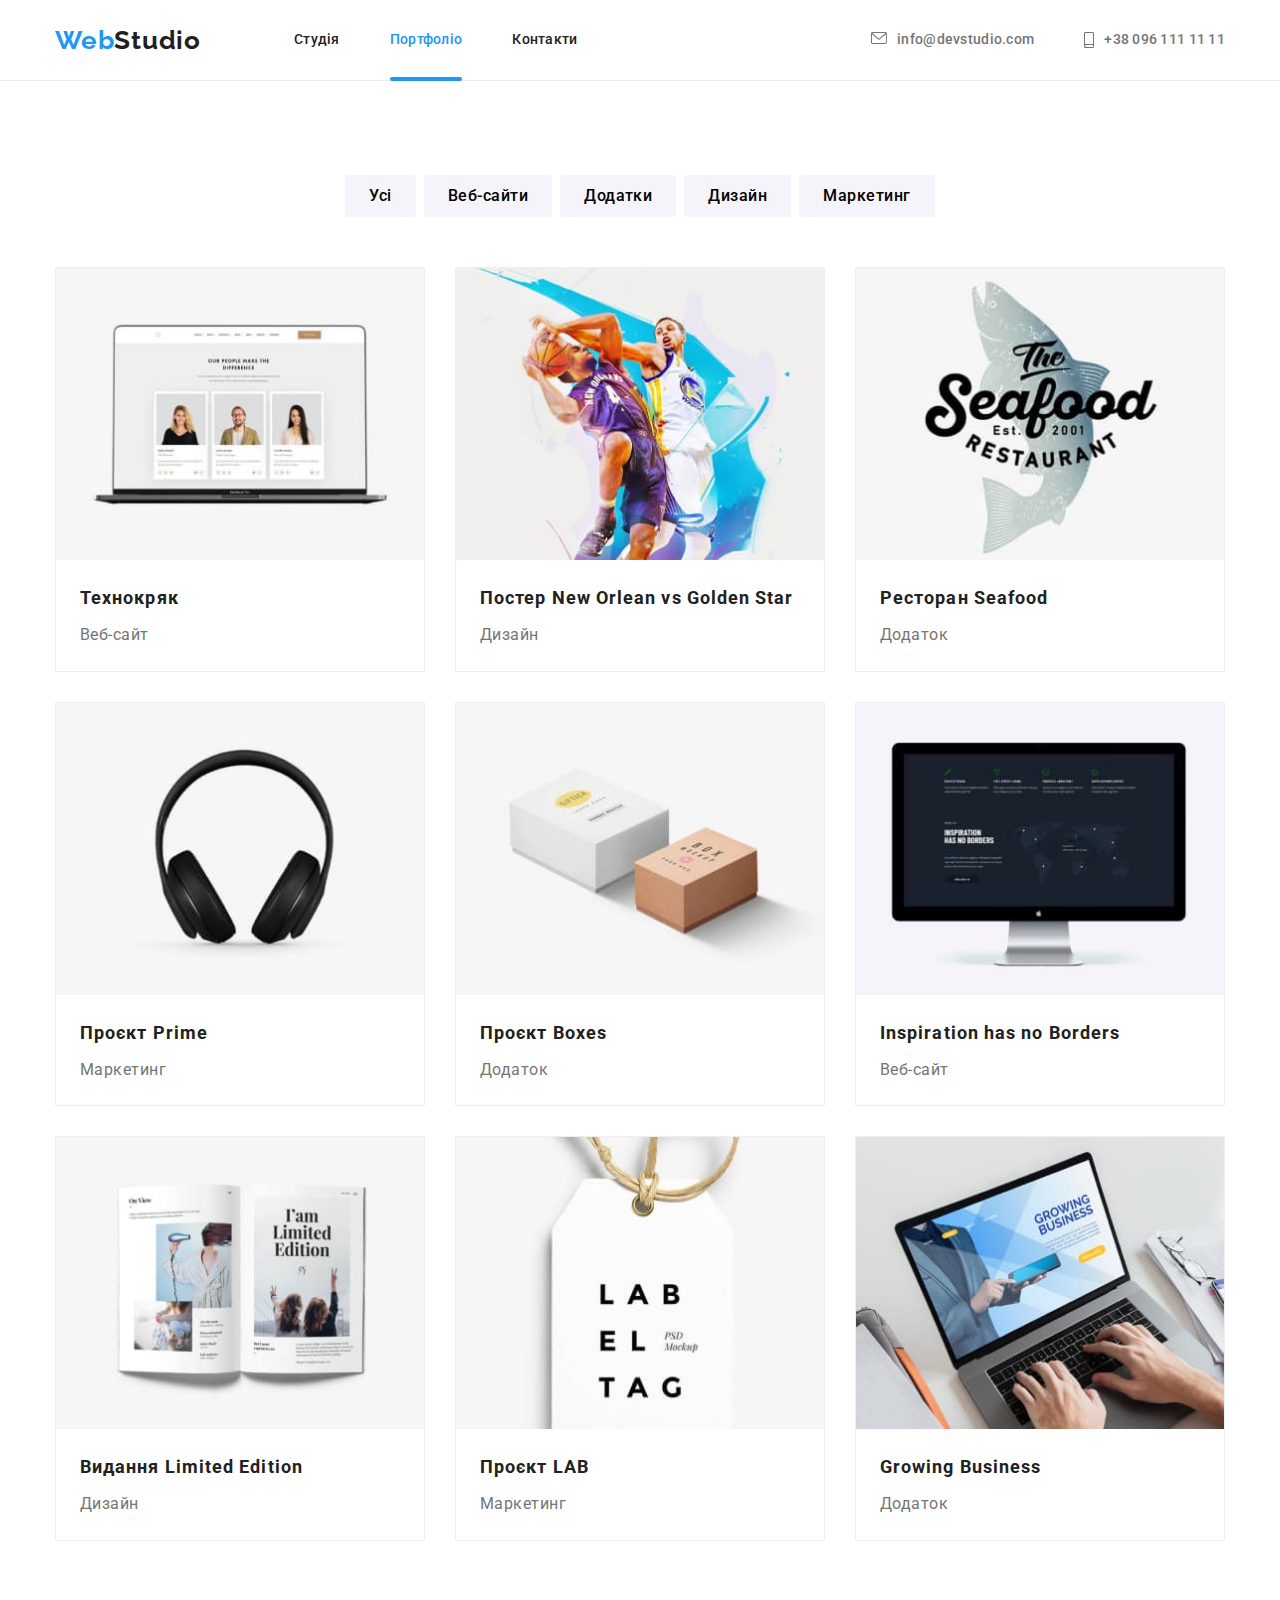
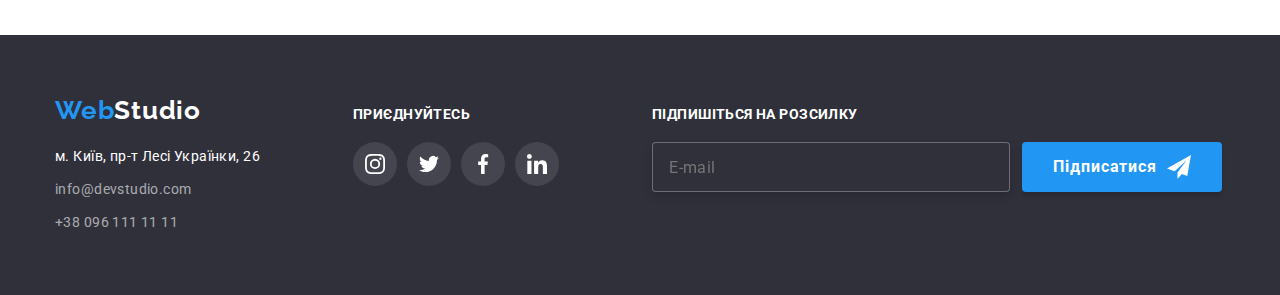
==== commit 2c4acd06: "BEM" ====
--- a/portfolio.html
+++ b/portfolio.html
@@ -268,28 +268,28 @@
     <footer class="footer">
       <div class="container">
         <div class="firstline">
-          <a class="logo" href="./index.html"
-            >Web<span class="logo-footer">Studio</span></a
+          <a class="firstline__link-logo" href="./index.html"
+            >Web<span class="firstline__span-logo">Studio</span></a
           >
 
           <address>
             <ul class="address list">
               <li>
                 <a
-                  class="map"
+                  class="address__link-map"
                   href="https://goo.gl/maps/NC1zKb1JeW3Aia6b8"
                   target="_blank"
                   rel="noreferrer noopener"
                   >м. Київ, пр-т Лесі Українки, 26</a
                 >
               </li>
-              <li class="item">
-                <a class="mail-footer" href="mailto:info@devstudio.com"
+              <li class="address__item">
+                <a class="address__link-mail" href="mailto:info@devstudio.com"
                   >info@devstudio.com</a
                 >
               </li>
               <li>
-                <a class="tel-footer" href="tel:+380961111111"
+                <a class="address__link-tel" href="tel:+380961111111"
                   >+38 096 111 11 11</a
                 >
               </li>
@@ -298,32 +298,32 @@
         </div>
 
         <div class="secondline">
-          <h3 class="title">приєднуйтесь</h3>
-          <ul class="join-lists list">
-            <li class="join-li">
-              <a class="join-links" href="#">
-                <svg class="join-icons" width="20" height="20">
+          <h3 class="secondline__title">приєднуйтесь</h3>
+          <ul class="join-list list">
+            <li class="join-list__item">
+              <a class="join-list__link" href="#">
+                <svg class="join-list__icon" width="20" height="20">
                   <use href="./images/icons.svg#icon-instagram"></use>
                 </svg>
               </a>
             </li>
-            <li class="join-li">
-              <a class="join-links" href="#">
-                <svg class="join-icons" width="20" height="20">
+            <li class="join-list__item">
+              <a class="join-list__link" href="#">
+                <svg class="join-list__icon" width="20" height="20">
                   <use href="./images/icons.svg#icon-twitter"></use>
                 </svg>
               </a>
             </li>
-            <li class="join-li">
-              <a class="join-links" href="#">
-                <svg class="join-icons" width="20" height="20">
+            <li class="join-list__item">
+              <a class="join-list__link" href="#">
+                <svg class="join-list__icon" width="20" height="20">
                   <use href="./images/icons.svg#icon-facebook"></use>
                 </svg>
               </a>
             </li>
-            <li class="join-li">
-              <a class="join-links" href="#">
-                <svg class="join-icons" width="20" height="20">
+            <li class="join-list__item">
+              <a class="join-list__link" href="#">
+                <svg class="join-list__icon" width="20" height="20">
                   <use href="./images/icons.svg#icon-linkedin"></use>
                 </svg>
               </a>
@@ -332,18 +332,18 @@
         </div>
 
         <div class="thirdline">
-          <h3 class="title">Підпишіться на розсилку</h3>
+          <h3 class="thirdline__title">Підпишіться на розсилку</h3>
           <form name="form-subscribe" class="form-subscribe">
-            <label class="subscribe-label">
+            <label class="form-subscribe__label">
               <input
                 name="subscribe-email"
                 type="email"
                 placeholder="E-mail"
-                class="subscribe-input"
+                class="form-subscribe__input"
               />
-              <button type="submit" class="subscribe-button">
+              <button type="submit" class="form-subscribe__button">
                 Підписатися
-                <svg class="subscribe-icon" width="24" height="24">
+                <svg class="form-subscribe__icon" width="24" height="24">
                   <use href="./images/icons.svg#icon-telegram"></use>
                 </svg>
               </button>
--- a/css/styles.css
+++ b/css/styles.css
@@ -781,8 +781,6 @@
   fill: var(--clients-icon-color);
 }
 
-
-
 /* Наши клиенты */
 
 .clients {
@@ -790,7 +788,7 @@
   margin-right: auto;
 }
 
-.clients-header {
+/* .clients-header {
   font-weight: 700;
   font-size: 36px;
   line-height: 1.17;
@@ -800,17 +798,37 @@
 
   padding-top: 94px;
   margin-bottom: 50px;
-}
-
-.list-clients {
+} */
+.clients__title {
+  font-weight: 700;
+  font-size: 36px;
+  line-height: 1.17;
+  text-align: center;
+  letter-spacing: 0.03em;
+  color: var(--secondary-text-color);
+
+  padding-top: 94px;
+  margin-bottom: 50px;
+}
+
+/* .list-clients {
   display: flex;
   text-align: center;
   justify-content: center;
-}
-
-.list-clients .item {
+} */
+.clients-list {
+  display: flex;
+  text-align: center;
+  justify-content: center;
+}
+
+/* .list-clients .item {
   display: block;
 
+  margin-right: 30px;
+} */
+.clients-list__item {
+  display: block;
   margin-right: 30px;
 }
 
@@ -818,20 +836,14 @@
   fill: var(--accent-color);
 } */
 
-.list-clients .item:nth-child(6n) {
+/* .list-clients .item:nth-child(6n) {
   margin-right: 0px;
-}
-
-.clients-icon {
-  width: 106px;
-  height: 60px;
-  text-align: center;
-  fill: var(--clients-icon-color);
-
-  transition: fill 250ms cubic-bezier(0.4, 0, 0.2, 1);
-}
-
-.list-clients .link {
+} */
+.clients-list__item:nth-child(6n) {
+  margin-right: 0px;
+}
+
+/* .list-clients .link {
   display: block;
   width: 170px;
   height: 92px;
@@ -840,14 +852,47 @@
   padding: 16px 32px;
 
   transition: border 250ms cubic-bezier(0.4, 0, 0.2, 1);
-}
-
-.list-clients .link:hover {
+} */
+.clients-list__link {
+  display: block;
+  width: 170px;
+  height: 92px;
+  border: 1px solid var(--clients-icon-color);
+  border-radius: 4px;
+  padding: 16px 32px;
+
+  transition: border 250ms cubic-bezier(0.4, 0, 0.2, 1);
+}
+
+/* .list-clients .link:hover {
   border: 1px solid var(--accent-color);
-}
-
-.list-clients .link:hover .clients-icon {
+} */
+.clients-list__link:hover {
+  border: 1px solid var(--accent-color);
+}
+
+/* .list-clients .link:hover .clients-icon {
   fill: var(--accent-color);
+} */
+.clients-list__link:hover .clients-list__icon {
+  fill: var(--accent-color);
+}
+
+/* .clients-icon {
+  width: 106px;
+  height: 60px;
+  text-align: center;
+  fill: var(--clients-icon-color);
+
+  transition: fill 250ms cubic-bezier(0.4, 0, 0.2, 1);
+} */
+.clients-list__icon {
+  width: 106px;
+  height: 60px;
+  text-align: center;
+  fill: var(--clients-icon-color);
+
+  transition: fill 250ms cubic-bezier(0.4, 0, 0.2, 1);
 }
 
 /* Footer */
@@ -864,34 +909,64 @@
   display: flex;
 }
 
-.logo-footer {
-  color: #ffffff;
-}
+.firstline__link-logo {
+  font-family: "Raleway", cursive;
+  font-weight: 700;
+  font-size: 26px;
+  line-height: 1.19;
+  letter-spacing: 0.03em;
+  text-decoration: none;
+  color: var(--accent-color);
+}
+
+.firstline__span-logo {
+  color: #ffffff;
+}
+
+/* .logo-footer {
+  color: #ffffff;
+} */
 
 .address {
   margin-top: 20px;
 }
 
-.address .item {
+/* .address .item {
   margin-top: 9px;
   margin-bottom: 9px;
-}
-
-.map {
+} */
+.address__item {
+  margin-top: 9px;
+  margin-bottom: 9px;
+}
+
+/* .map {
   font-style: normal;
   font-size: 14px;
   line-height: 1.71;
   letter-spacing: 0.03em;
   text-decoration: none;
   color: #ffffff;
-}
-
-.map:hover,
+} */
+.address__link-map {
+  font-style: normal;
+  font-size: 14px;
+  line-height: 1.71;
+  letter-spacing: 0.03em;
+  text-decoration: none;
+  color: #ffffff;
+}
+
+/* .map:hover,
 .map:focus {
   color: #ffffff;
-}
-
-.mail-footer {
+} */
+.address__link-map:hover,
+.address__link-map:focus {
+  color: #ffffff;
+}
+
+/* .mail-footer {
   font-style: normal;
   font-size: 14px;
   line-height: 1.71;
@@ -900,14 +975,28 @@
   color: rgba(255, 255, 255, 0.6);
 
   transition: color 250ms cubic-bezier(0.4, 0, 0.2, 1);
-}
-
-.mail-footer:hover,
+} */
+.address__link-mail {
+  font-style: normal;
+  font-size: 14px;
+  line-height: 1.71;
+  letter-spacing: 0.03em;
+  text-decoration: none;
+  color: rgba(255, 255, 255, 0.6);
+
+  transition: color 250ms cubic-bezier(0.4, 0, 0.2, 1);
+}
+
+/* .mail-footer:hover,
 .mail-footer:focus {
   color: var(--accent-color);
-}
-
-.tel-footer {
+} */
+.address__link-mail:hover,
+.address__link-mail:focus {
+  color: var(--accent-color);
+}
+
+/* .tel-footer {
   font-style: normal;
   font-size: 14px;
   line-height: 1.71;
@@ -916,10 +1005,24 @@
   color: rgba(255, 255, 255, 0.6);
 
   transition: color 250ms cubic-bezier(0.4, 0, 0.2, 1);
-}
-
-.tel-footer:hover,
+} */
+.address__link-tel {
+  font-style: normal;
+  font-size: 14px;
+  line-height: 1.71;
+  letter-spacing: 0.03em;
+  text-decoration: none;
+  color: rgba(255, 255, 255, 0.6);
+
+  transition: color 250ms cubic-bezier(0.4, 0, 0.2, 1);
+}
+
+/* .tel-footer:hover,
 .tel-footer:focus {
+  color: var(--accent-color);
+} */
+.address__link-tel:hover,
+.address__link-tel:focus {
   color: var(--accent-color);
 }
 
@@ -930,7 +1033,7 @@
   padding-top: 12px;
 }
 
-.secondline .title {
+/* .secondline .title {
   display: flex;
   font-size: 14px;
   line-height: 1.14;
@@ -938,17 +1041,32 @@
   text-transform: uppercase;
   color: #ffffff;
   margin-bottom: 20px;
-}
-
-.join-lists {
-  display: flex;
-}
-
-.join-li:not(:last-child) {
+} */
+.secondline__title {
+  display: flex;
+  font-size: 14px;
+  line-height: 1.14;
+  letter-spacing: 0.03em;
+  text-transform: uppercase;
+  color: #ffffff;
+  margin-bottom: 20px;
+}
+
+/* .join-lists {
+  display: flex;
+} */
+.join-list {
+  display: flex;
+}
+
+/* .join-li:not(:last-child) {
   margin-right: 10px;
-}
-
-.join-links {
+} */
+.join-list__item:not(:last-child) {
+  margin-right: 10px;
+}
+
+/* .join-links {
   display: flex;
   width: 44px;
   height: 44px;
@@ -957,14 +1075,31 @@
   background-color: rgba(255, 255, 255, 0.1);
 
   transition: background-color 250ms cubic-bezier(0.4, 0, 0.2, 1);
-}
-
-.join-links:hover,
+} */
+.join-list__link {
+  display: flex;
+  width: 44px;
+  height: 44px;
+  border-radius: 50px;
+  padding: 12px;
+  background-color: rgba(255, 255, 255, 0.1);
+
+  transition: background-color 250ms cubic-bezier(0.4, 0, 0.2, 1);
+}
+
+/* .join-links:hover,
 .join-links:focus {
   background-color: var(--accent-color);
-}
-
-.join-icons {
+} */
+.join-list__link:hover,
+.join-list__link:focus {
+  background-color: var(--accent-color);
+}
+
+/* .join-icons {
+  fill: #ffffff;
+} */
+.join-list__icon {
   fill: #ffffff;
 }
 
@@ -974,7 +1109,7 @@
   padding-top: 12px;
 }
 
-.thirdline .title {
+/* .thirdline .title {
   display: flex;
   font-size: 14px;
   line-height: 1.14;
@@ -982,17 +1117,30 @@
   text-transform: uppercase;
   color: #ffffff;
   margin-bottom: 20px;
+} */
+.thirdline__title {
+  display: flex;
+  font-size: 14px;
+  line-height: 1.14;
+  letter-spacing: 0.03em;
+  text-transform: uppercase;
+  color: #ffffff;
+  margin-bottom: 20px;
 }
 
 .form-subscribe {
 }
 
-.subscribe-label {
+/* .subscribe-label {
   display: flex;
   align-items: center;
-}
-
-.subscribe-input {
+} */
+.form-subscribe__label {
+  display: flex;
+  align-items: center;
+}
+
+/* .subscribe-input {
   display: flex;
   align-items: center;
   font-size: 16px;
@@ -1010,9 +1158,28 @@
 
   background-color: var(--primary-bg-color);
   color: rgba(255, 255, 255, 0.6);
-}
-
-.subscribe-button {
+} */
+.form-subscribe__input {
+  display: flex;
+  align-items: center;
+  font-size: 16px;
+  width: 358px;
+  height: 50px;
+  padding: 15px 16px;
+  margin-right: 12px;
+  line-height: 1.25;
+  letter-spacing: 0.03em;
+
+  border: 1px solid rgba(255, 255, 255, 0.3);
+  filter: drop-shadow(0px 4px 4px rgba(0, 0, 0, 0.15));
+  border-radius: 4px;
+  outline: none;
+
+  background-color: var(--primary-bg-color);
+  color: rgba(255, 255, 255, 0.6);
+}
+
+/* .subscribe-button {
   display: flex;
   justify-content: center;
   align-items: center;
@@ -1030,9 +1197,32 @@
   box-shadow: 0px 4px 4px rgba(0, 0, 0, 0.15);
   border-radius: 4px;
   cursor: pointer;
-}
-
-.subscribe-icon {
+} */
+.form-subscribe__button {
+  display: flex;
+  justify-content: center;
+  align-items: center;
+  width: 200px;
+  height: 50px;
+  padding: 0;
+  border: 0;
+
+  font-weight: 700;
+  font-size: 16px;
+  line-height: 1.88;
+  letter-spacing: 0.06em;
+  color: #ffffff;
+  background-color: var(--accent-color);
+  box-shadow: 0px 4px 4px rgba(0, 0, 0, 0.15);
+  border-radius: 4px;
+  cursor: pointer;
+}
+
+/* .subscribe-icon {
+  fill: #fff;
+  margin-left: 10px;
+} */
+.form-subscribe__icon {
   fill: #fff;
   margin-left: 10px;
 }
@@ -1233,7 +1423,7 @@
   transition-delay: 0ms, 0ms; */
 }
 
-.modal-button-close {
+/* .modal-button-close {
   display: inline-block;
   position: absolute;
 
@@ -1248,26 +1438,47 @@
   border: 1px solid rgba(0, 0, 0, 0.1);
   background: #ffffff;
   cursor: pointer;
-}
-
-.icon-close {
+} */
+.modal__button {
+  display: inline-block;
+  position: absolute;
+
+  right: 8px;
+  top: 8px;
+  padding: 5px;
+
+  width: 30px;
+  height: 30px;
+
+  border-radius: 50%;
+  border: 1px solid rgba(0, 0, 0, 0.1);
+  background: #ffffff;
+  cursor: pointer;
+}
+
+/* .modal-button-close:hover .icon-close {
+  fill: var(--accent-color);
+} */
+.modal__button:hover .modal__icon {
+  fill: var(--accent-color);
+}
+
+/* .icon-close {
   fill: #000000;
   transition: fill 250ms cubic-bezier(0.4, 0, 0.2, 1) 0ms;
-}
-
-.modal-button-close:hover .icon-close {
-  fill: var(--accent-color);
+} */
+.modal__icon {
+  fill: #000000;
+  transition: fill 250ms cubic-bezier(0.4, 0, 0.2, 1) 0ms;
 }
 
 .modal-form {
-  /* position: absolute; */
-
   width: 100%;
   height: 100%;
   padding: 40px;
 }
 
-.form-title {
+/* .form-title {
   font-weight: 700;
   font-size: 20px;
   line-height: 1.15;
@@ -1277,6 +1488,17 @@
   margin-bottom: 12px;
 
   color: var(--secondary-text-color);
+} */
+.modal-form__text {
+  font-weight: 700;
+  font-size: 20px;
+  line-height: 1.15;
+  text-align: center;
+  letter-spacing: 0.03em;
+
+  margin-bottom: 12px;
+
+  color: var(--secondary-text-color);
 }
 
 .form-field {
@@ -1287,7 +1509,7 @@
   background-color: var(--accent-color);
 } */
 
-.modal-label {
+/* .modal-label {
   display: inline-block;
   margin-bottom: 4px;
   width: 100%;
@@ -1296,16 +1518,24 @@
   line-height: 1.17;
   letter-spacing: 0.01em;
   color: var(--primary-text-color);
-}
-
-.modal-input {
-  display: flex;
-  /* justify-content: center; */
+} */
+.form-field__label {
+  display: inline-block;
+  margin-bottom: 4px;
+  width: 100%;
 
   font-size: 12px;
   line-height: 1.17;
   letter-spacing: 0.01em;
   color: var(--primary-text-color);
+}
+
+/* .modal-input {
+  display: flex;
+  font-size: 12px;
+  line-height: 1.17;
+  letter-spacing: 0.01em;
+  color: var(--primary-text-color);
 
   width: 100%;
   height: 40px;
@@ -1315,18 +1545,53 @@
   border: 1px solid rgba(33, 33, 33, 0.2);
   border-radius: 4px;
   transition: border 250ms cubic-bezier(0.4, 0, 0.2, 1) 0ms;
-}
-
-.modal-input:focus {
+} */
+.form-field__input {
+  display: flex;
+  font-size: 12px;
+  line-height: 1.17;
+  letter-spacing: 0.01em;
+  color: var(--primary-text-color);
+
+  width: 100%;
+  height: 40px;
+  padding: 12px 12px 12px 42px;
+  margin-bottom: 10px;
+
+  border: 1px solid rgba(33, 33, 33, 0.2);
+  border-radius: 4px;
+  transition: border 250ms cubic-bezier(0.4, 0, 0.2, 1) 0ms;
+}
+
+/* .modal-input:focus {
   border: 1px solid var(--accent-color);
   outline: none;
-}
-
-.modal-input:focus + .icon {
+} */
+.form-field__input:focus {
+  border: 1px solid var(--accent-color);
+  outline: none;
+}
+
+/* .modal-input:focus + .icon {
   fill: var(--accent-color);
-}
-
-.icon {
+} */
+.form-field__input:focus + .form-field__icon {
+  fill: var(--accent-color);
+}
+
+/* .icon {
+  position: absolute;
+  bottom: 11px;
+  left: 12px;
+
+  display: inline-block;
+  width: 18px;
+  height: 18px;
+
+  color: var(--secondary-text-color);
+  transition: fill 250ms cubic-bezier(0.4, 0, 0.2, 1) 0ms;
+} */
+.form-field__icon {
   position: absolute;
   bottom: 11px;
   left: 12px;
@@ -1365,7 +1630,7 @@
   color: rgba(117, 117, 117, 0.5);
 }
 
-.label-checkbox {
+/* .label-checkbox {
   display: flex;
   justify-content: center;
   align-items: center;
@@ -1375,29 +1640,20 @@
   letter-spacing: 0.03em;
 
   color: var(--primary-text-color);
-}
-
-.icon-checkbox {
-  display: inline-block;
-  width: 16px;
-  height: 15px;
-  margin-right: 7px;
-
-  border-radius: 2px;
-  border: 2px solid #212121;
-}
-
-.modal-checkbox:checked + .icon-checkbox {
-  border-color: var(--accent-color);
-  background-color: var(--accent-color);
-
-  /* background-color: #fff;
-  background-image: ;
-  background-size: contain;
-  background-origin: border-box; */
-}
-
-.modal-checkbox {
+} */
+.policy-label {
+  display: flex;
+  justify-content: center;
+  align-items: center;
+  margin-bottom: 30px;
+  font-size: 14px;
+  line-height: 1.71;
+  letter-spacing: 0.03em;
+
+  color: var(--primary-text-color);
+}
+
+/* .modal-checkbox {
   position: absolute;
   white-space: nowrap;
   width: 1px;
@@ -1409,17 +1665,70 @@
   clip-path: inset(50%);
   margin: -1px;
 
+  -webkit-appearance: none;
+  -moz-appearance: none;
+  appearance: none;
+} */
+.policy-label__input {
+  position: absolute;
+  white-space: nowrap;
+  width: 1px;
+  height: 1px;
+  overflow: hidden;
+  border: 0;
+  padding: 0;
+  clip: rect(0 0 0 0);
+  clip-path: inset(50%);
+  margin: -1px;
+
   /* -webkit-appearance: none;
   -moz-appearance: none;
   appearance: none; */
 }
 
-.link-checkbox {
+/* .modal-checkbox:checked + .icon-checkbox {
+  border-color: var(--accent-color);
+  background-color: var(--accent-color);
+} */
+.policy-label__input:checked + .policy-label__icon {
+  border-color: var(--accent-color);
+  background-color: var(--accent-color);
+
+  /* background-color: #fff;
+  background-image: ;
+  background-size: contain;
+  background-origin: border-box; */
+}
+
+/* .icon-checkbox {
+  display: inline-block;
+  width: 16px;
+  height: 15px;
+  margin-right: 7px;
+
+  border-radius: 2px;
+  border: 2px solid #212121;
+} */
+.policy-label__icon {
+  display: inline-block;
+  width: 16px;
+  height: 15px;
+  margin-right: 7px;
+
+  border-radius: 2px;
+  border: 2px solid #212121;
+}
+
+/* .link-checkbox {
   margin-left: 5px;
   color: var(--accent-color);
-}
-
-.modal-button {
+} */
+.policy-label__link {
+  margin-left: 5px;
+  color: var(--accent-color);
+}
+
+/* .modal-button {
   display: flex;
   justify-content: center;
   align-items: center;
@@ -1439,8 +1748,32 @@
   box-shadow: 0px 4px 4px rgba(0, 0, 0, 0.15);
   border-radius: 4px;
   cursor: pointer;
-}
-
-.modal-button:active {
+} */
+.form-button {
+  display: flex;
+  justify-content: center;
+  align-items: center;
+  width: 200px;
+  height: 50px;
+  margin-left: auto;
+  margin-right: auto;
+  padding: 0;
+  border: 0;
+
+  font-weight: 700;
+  font-size: 16px;
+  line-height: 1.88;
+  letter-spacing: 0.06em;
+  color: #ffffff;
+  background-color: var(--accent-color);
+  box-shadow: 0px 4px 4px rgba(0, 0, 0, 0.15);
+  border-radius: 4px;
+  cursor: pointer;
+}
+
+/* .modal-button:active {
   background-color: #188ce8;
-}
+} */
+.form-button:active {
+  background-color: #188ce8;
+}
